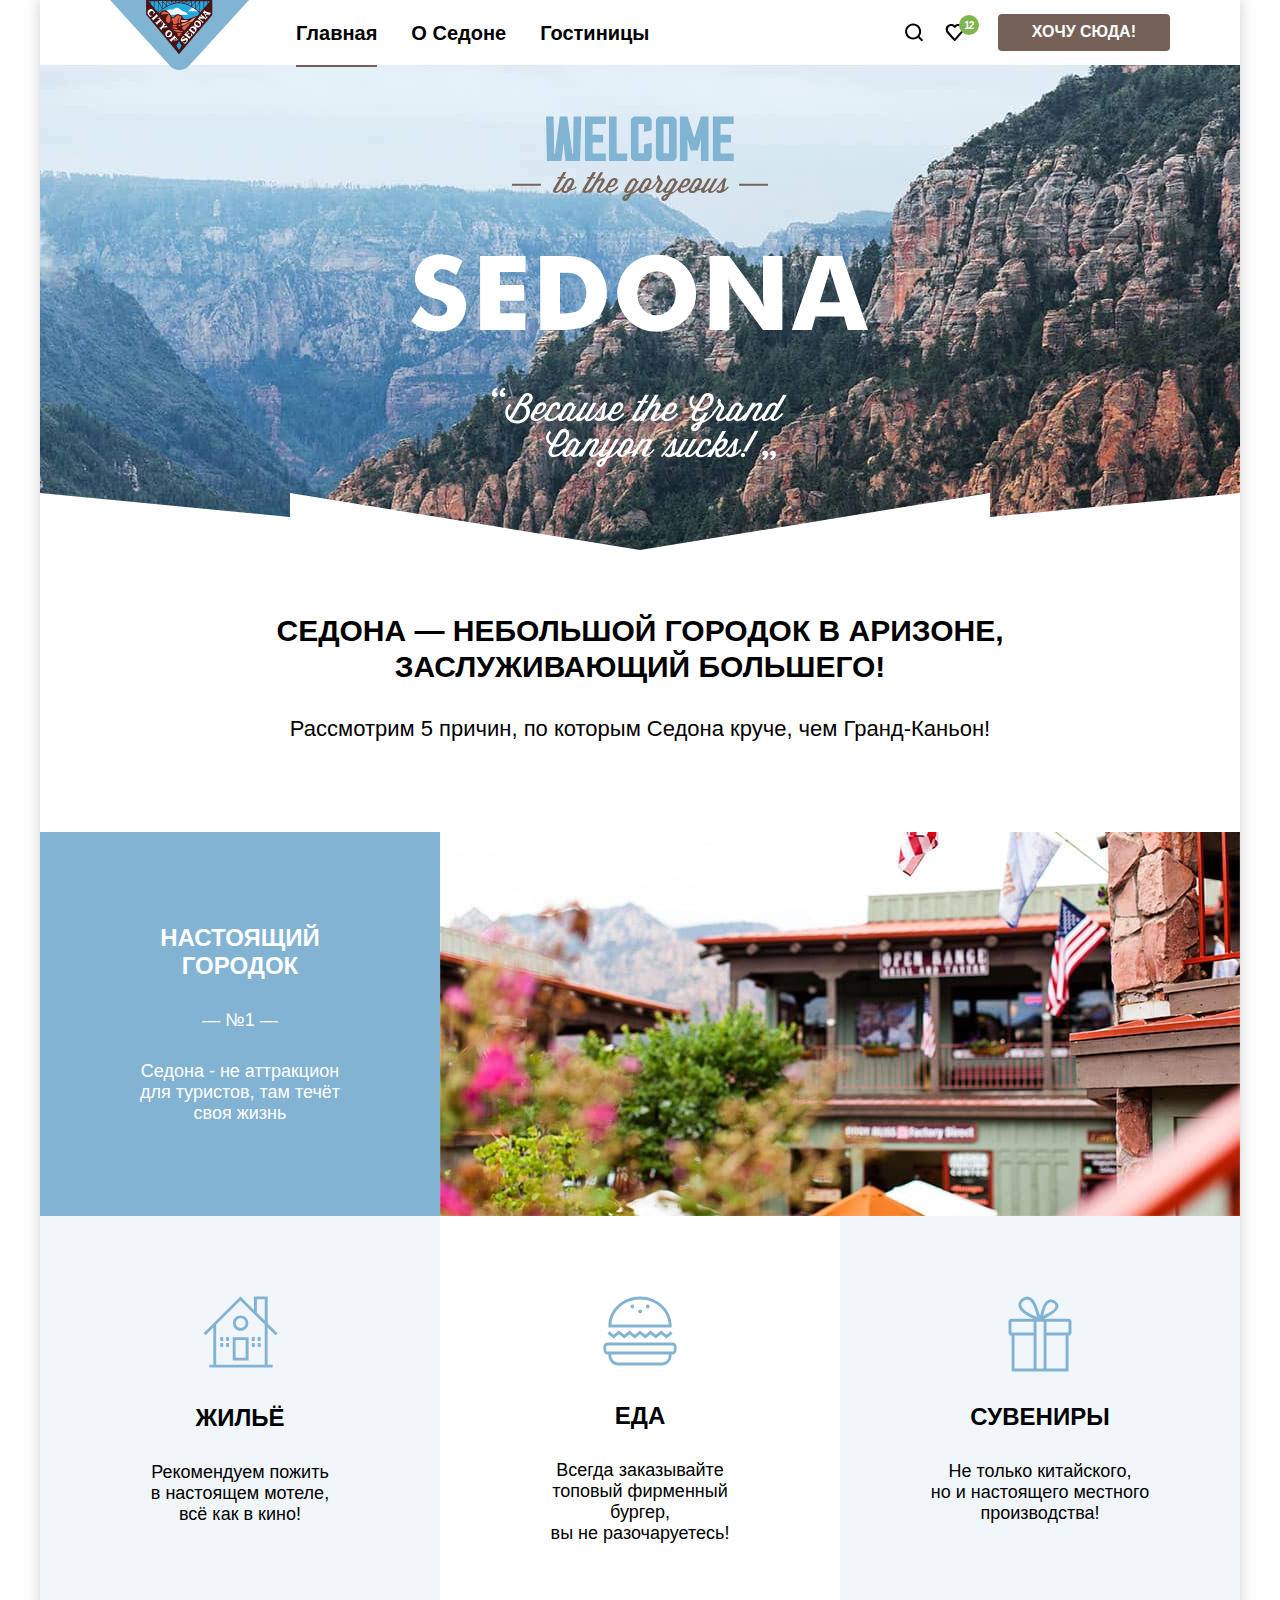
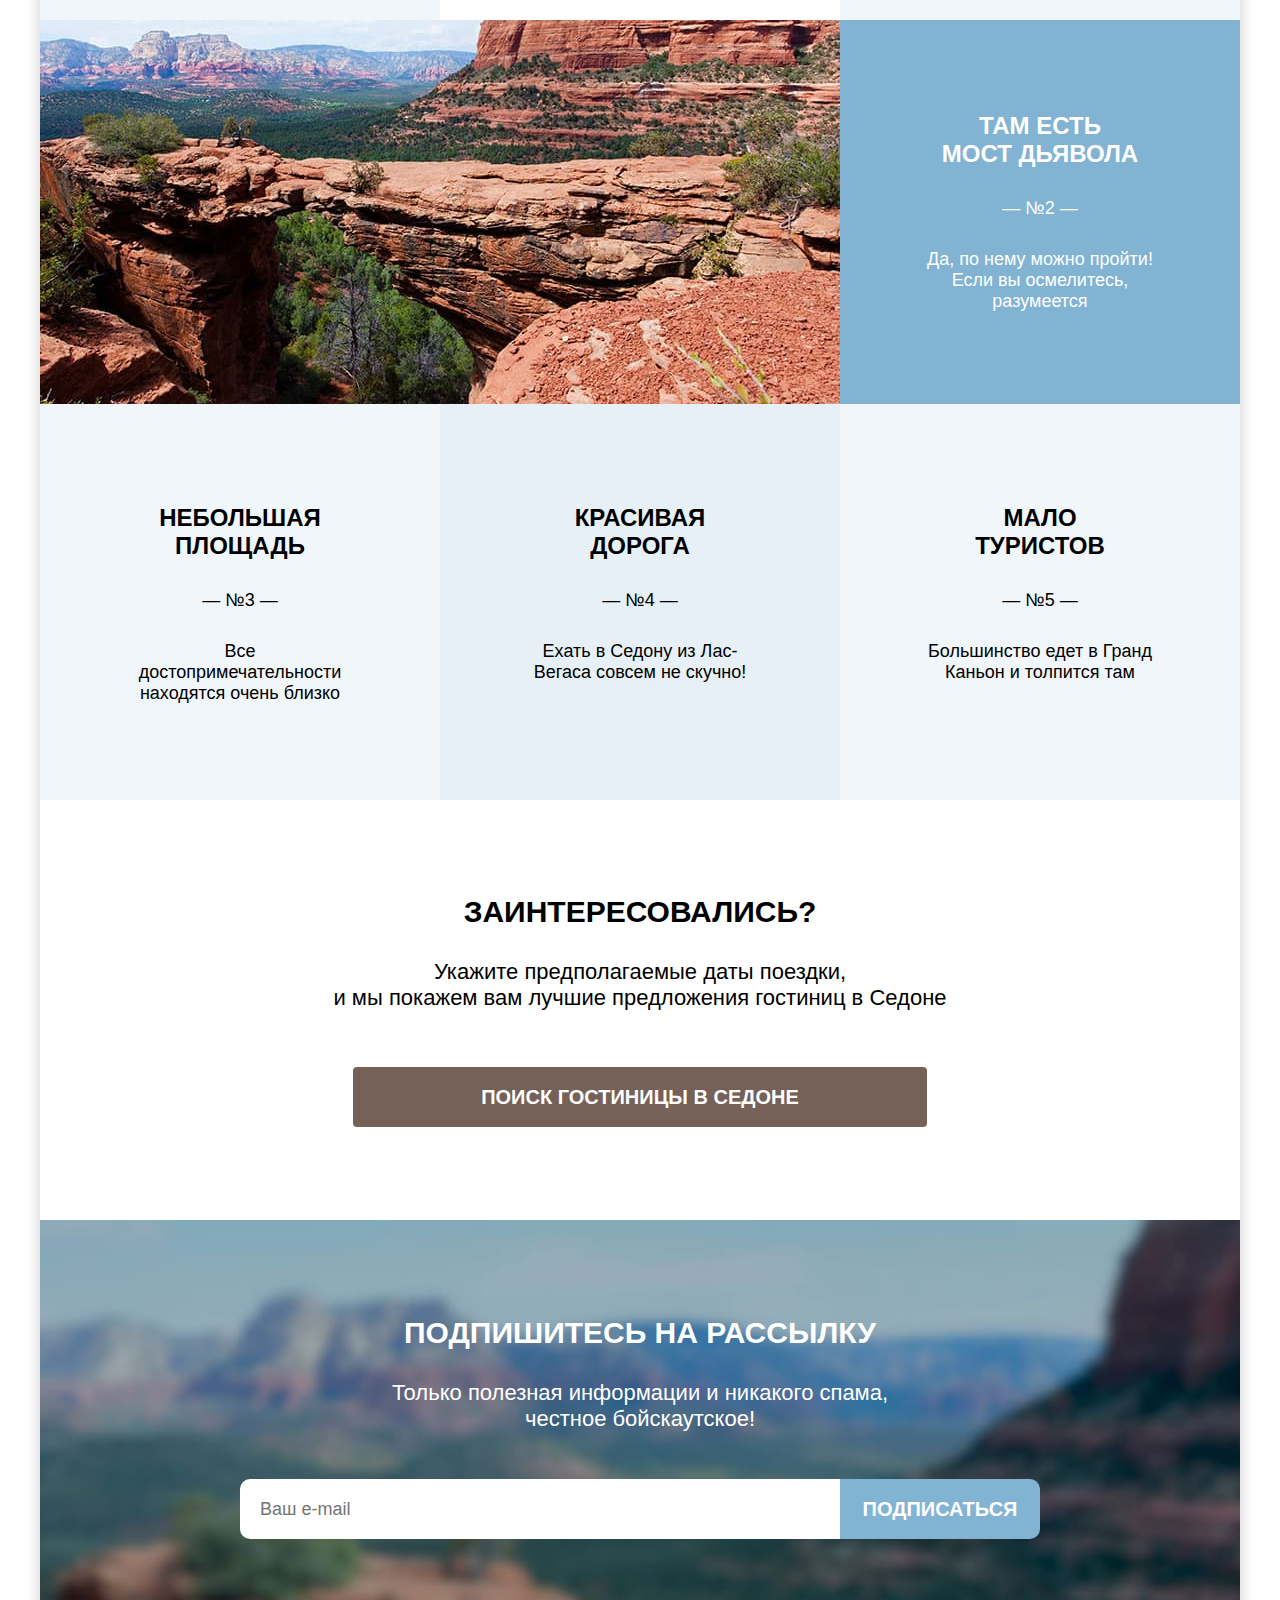
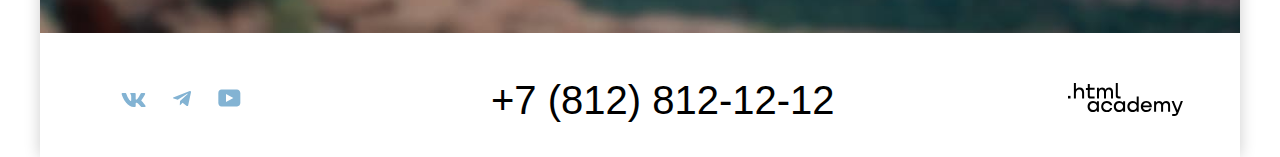
==== index.html @ 5b528339 "Завершение верстки всех компонентов" ====
<!DOCTYPE html>
<html lang="ru">
<head>
  <meta charset="utf-8">
  <title>HTML Academy: Седона</title>
  <link rel="stylesheet" href="styles/styles.css">
  <link rel="shortcut icon" href="/images/favicon.svg" type="image/svg">
</head>
<body>
<header class="page-header">
  <nav class="navigation">
    <a class="page-logo">
      <img class="logo-icon" src="images/logo-city-of-sedona.svg" width="139" height="70" alt="Логотип Седоны.">
    </a>
    <ul class="navigation-list">
      <li class="navigation-item menu-item">
        <a class="navigation-link menu-link menu-link-current navigation-link-current" href="#">Главная</a>
      </li>
      <li class="navigation-item menu-item">
        <a class="navigation-link menu-link" href="#">О Седоне</a>
      </li>
      <li class="navigation-item menu-item">
        <a class="navigation-link menu-link" href="catalog.html">Гостиницы</a>
      </li>
    </ul>
    <ul class="navigation-list navigation-user">
      <li class="navigation-item navigation-item-search">
        <a class="navigation-link" href="#"><span class="visually-hidden">Поиск.</span>
          <img class="navigation-link search" width="19" height="19" src="images/icons/icon-search.svg" alt="Иконка поиска."></a>
      </li>
      <li class="navigation-item">
        <a class="navigation-link" href="#"><span class="visually-hidden">Избранное.</span>
          <img class="navigation-link favorite" width="19" height="17" src="images/icons/icon-favorite.svg" alt="Иконка избранное.">
          <span class="number-favorite favorite">12</span>
        </a>
      </li>
      <li class="navigation-item">
        <a class="navigation-link wanted" href="#">Хочу сюда!</a>
      </li>
    </ul>
  </nav>
</header>

<main class="main-container main-index">
  <div class="page-container">
    <div class="main-logo">
      <img class="logo" src="images/welcome-to-the-gorgeous-sedona-logo.svg" alt="Слоган Седоны." width="458"
           height="352">
    </div>
    <h1 class="city-title">Седона — небольшой городок в Аризоне,<br> заслуживающий большего!</h1>
    <section class="advantages">
      <p class="city-advantages">Рассмотрим 5 причин, по которым Седона круче, чем Гранд-Каньон!
      </p>
      <h2 class="visually-hidden">Преимущества.</h2>
      <ul class="advantages-list">
        <li class="advantages-item advantages-item--blue">
          <div class="advantages-item-wrapper">
            <div class="advantages-item-text">
              <h3 class="advantages-title">Настоящий городок</h3>
              <span class="advantages-order">— №1 —</span>
              <p class="advantages-description">Седона - не аттракцион для туристов, там течёт своя жизнь</p>
            </div>
            <img class="image" src="images/real-town-house-with-garden.jpg" alt="Фото домов в Седоне." width="800"
                 height="384">
          </div>
          <ul class="advantages-sublist">
            <li class="advantages-item advantages-item--33 advantages-item-light-blue">
              <img class="advantages-icon" src="images/icons/icon-house.svg" width="75" height="72"
                   alt="Картинка домика">
              <h4 class="advantages-title">Жильё</h4>
              <p class="advantages-description">Рекомендуем пожить<br> в настоящем мотеле,<br> всё как в кино!</p>
            </li>
            <li class="advantages-item advantages-item--33">
              <img class="advantages-icon" src="images/icons/icon-food.svg" width="74" height="70"
                   alt="Картинка бургера">
              <h4 class="advantages-title">Еда</h4>
              <p class="advantages-description">Всегда заказывайте<br> топовый фирменный бургер,<br> вы не
                разочаруетесь!</p>
            </li>
            <li class="advantages-item advantages-item--33 advantages-item-light-blue">
              <img class="advantages-icon advantages-icon-souvenir" src="images/icons/icon-souvenir.svg" width="64"
                   height="76"
                   alt="Картинка подарка.">
              <h4 class="advantages-title">Сувениры</h4>
              <p class="advantages-description">Не только китайского,<br> но и настоящего местного<br> производства!</p>
            </li>
          </ul>
        </li>


        <li class="advantages-item advantages-item--blue advantages-item--reverse">
          <div class="advantages-item-wrapper">
            <div class="advantages-item-text">
              <h3 class="advantages-title">Там есть<br>мост Дьявола</h3>
              <span class="advantages-order">— №2 —</span>
              <p class="advantages-description">Да, по нему можно пройти!<br> Если вы осмелитесь,<br> разумеется</p>
            </div>
            <img class="image" src="images/devil's-bridge.jpg" alt="Мост Дьвола в Седоне." width="800" height="384">
          </div>
        </li>
        <li class="advantages-item advantages-item--33 advantages-item-light-blue">
          <h3 class="advantages-title-no-pic advantages-title">Небольшая площадь</h3>
          <span class="advantages-order">— №3 —</span>
          <p class="advantages-description advantages-description-no-pic">Все достопримечательности находятся очень
            близко</p>
        </li>
        <li class="advantages-item advantages-item--33 advantages-item-beautiful-road">
          <h3 class="advantages-title advantages-title-no-pic">Красивая<br> дорога</h3>
          <span class="advantages-order">— №4 —</span>
          <p class="advantages-description advantages-description-no-pic">Ехать в Седону из Лас-Вегаса совсем не
            скучно!</p>
        </li>
        <li class="advantages-item advantages-item--33 advantages-item-light-blue">
          <h3 class="advantages-title advantages-title-no-pic">Мало<br> туристов</h3>
          <span class="advantages-order">— №5 —</span>
          <p class="advantages-description advantages-description-no-pic">Большинство едет в Гранд Каньон и толпится
            там</p>
        </li>
      </ul>
    </section>
    <section class="appointment">
      <h2 class="appointment-title">Заинтересовались?</h2>
      <p class="appointment-description">Укажите предполагаемые даты поездки,<br> и мы покажем вам лучшие предложения
        гостиниц
        в Седоне</p>
      <a class="hotel-search-link" href="#">Поиск гостиницы в Седоне</a>
    </section>
  </div>
</main>

<section class="newsletter">
  <h2 class="newsletter-title">Подпишитесь на рассылку</h2>
  <p class="newsletter-description">Только полезная информации и никакого спама,<br> честное бойскаутское!</p>
  <div class="subscription">
    <form class="newsletter-form" action="https://echo.htmlacademy.ru/" method="post">
      <label class="visually-hidden" for="newsletter-email">Email.</label>
      <input type="email" class="newsletter-email-field" placeholder="Ваш e-mail" name="newsletter-email"
             id="newsletter-email" required>
      <button class="button newsletter-button" type="submit">Подписаться</button>
    </form>
  </div>
</section>
<footer class="page-footer">
  <ul class="footer-social-list">
    <li class="footer-social-item">
      <a class="social-network-link" href="https://vk.com/htmlacademy">
        <svg width="25" height="14" viewBox="0 0 25 14" xmlns="http://www.w3.org/2000/svg">
          <path fill-rule="evenodd" clip-rule="evenodd"
                d="M24.1164 0.948C24.2824 0.402 24.1164 0 23.3214 0H20.6964C20.0284 0 19.7204 0.347 19.5534 0.73C19.5534 0.73 18.2184 3.926 16.3274 6.002C15.7154 6.604 15.4374 6.795 15.1034 6.795C14.9364 6.795 14.6854 6.604 14.6854 6.057V0.948C14.6854 0.292 14.5014 0 13.9454 0H9.81738C9.40038 0 9.14938 0.304 9.14938 0.593C9.14938 1.214 10.0954 1.358 10.1924 3.106V6.904C10.1924 7.737 10.0394 7.888 9.70538 7.888C8.81538 7.888 6.65038 4.677 5.36538 1.003C5.11638 0.288 4.86438 0 4.19338 0H1.56638C0.816382 0 0.666382 0.347 0.666382 0.73C0.666382 1.412 1.55638 4.8 4.81138 9.281C6.98138 12.341 10.0364 14 12.8194 14C14.4884 14 14.6944 13.632 14.6944 12.997V10.684C14.6944 9.947 14.8524 9.8 15.3814 9.8C15.7714 9.8 16.4384 9.992 17.9964 11.467C19.7764 13.216 20.0694 14 21.0714 14H23.6964C24.4464 14 24.8224 13.632 24.6064 12.904C24.3684 12.18 23.5184 11.129 22.3914 9.882C21.7794 9.172 20.8614 8.407 20.5824 8.024C20.1934 7.533 20.3044 7.314 20.5824 6.877C20.5824 6.877 23.7824 2.451 24.1154 0.948H24.1164Z"/>
        </svg>
        <span class="visually-hidden">ВКонтакте.</span>
      </a>
    </li>
    <li class="footer-social-item">
      <a class="social-network-link" href="https://t.me/htmlacademy">
        <svg width="18" height="16" viewBox="0 0 18 16" xmlns="http://www.w3.org/2000/svg">
          <path
            d="M16.785 0.0992597L0.840489 6.24776C-0.247661 6.68481 -0.241365 7.29184 0.640845 7.56253L4.73445 8.83953L14.2058 2.8637C14.6537 2.59121 15.0629 2.7378 14.7265 3.03636L7.05283 9.96185H7.05103L7.05283 9.96275L6.77045 14.1823C7.18413 14.1823 7.36669 13.9925 7.59871 13.7686L9.58705 11.8351L13.7229 14.89C14.4855 15.31 15.0332 15.0941 15.2229 14.1841L17.9379 1.38885C18.2158 0.274623 17.5126 -0.229883 16.785 0.0992597Z"/>
        </svg>
        <span class="visually-hidden">Телеграм.</span>
      </a>
    </li>
    <li class="footer-social-item">
      <a class="social-network-link" href="https://youtube.com/user/htmlacademy">
        <svg width="23" height="18" viewBox="0 0 23 18" xmlns="http://www.w3.org/2000/svg">
          <path
            d="M18.9402 0.5H3.50738C1.64668 0.5 0.333252 2.09375 0.333252 3.9V13.9937C0.333252 15.9062 1.64668 17.5 3.50738 17.5H19.1591C20.8009 17.5 22.3333 15.9062 22.3333 14.1V3.9C22.1143 2.09375 20.8009 0.5 18.9402 0.5ZM7.99494 13.0375V4.9625L15.3283 9L7.99494 13.0375Z"/>
        </svg>
        <span class="visually-hidden">YouTube.</span>
      </a>
    </li>
  </ul>
  <a class="footer-phone-number" href="tel: +78128121212">+7 (812) 812-12-12</a>
  <a class="htmlacademy-link" href="https://htmlacademy.ru">
    <svg width="115" height="33" viewBox="0 0 115 33" xmlns="http://www.w3.org/2000/svg" aria-label="Логотип HTML Академии.">
      <path d="M0 12.9V15.5H2.5V12.9H0Z"/>
      <path
        d="M11.6 4.5C10 4.5 8.8 5.2 8 6.2H7.9V0H5.9V15.5H7.9V10.2C7.9 8.1 9.2 6.6 11.2 6.6C13 6.6 14.1 8 14.1 9.8V15.5H16.1V9.4C16.2 6.4 14.3 4.5 11.6 4.5Z"/>
      <path
        d="M26.6 4.8H21.8V1.1H19.8V4.9H17.9V6.9H19.8V12.9C19.8 14.6 20.8 15.6 22.5 15.6H26.6V13.6H22.9C22.2 13.6 21.8 13.2 21.8 12.5V6.8H26.6V4.8Z"/>
      <path
        d="M41.1 4.6C39.5 4.6 38.2 5.4 37.6 6.7H37.5C36.9 5.5 35.7 4.6 34.1 4.6C32.7 4.6 31.6 5.4 31 6.4H30.9V4.8H29V15.4H31V10C31 8 32 6.5 33.6 6.5C35.1 6.5 36 7.5 36 9.1V15.4H38V9.8C38 7.4 39.4 6.5 40.6 6.5C42.1 6.5 43 7.5 43 9.1V15.4H45V8.9C45.1 6.4 43.6 4.6 41.1 4.6Z"/>
      <path d="M47.8 12.7C47.8 14.4 48.8 15.4 50.6 15.4H52.6V13.4H50.9C50.2 13.4 49.8 13 49.8 12.3V0H47.8V12.7Z"/>
      <path
        d="M28.9 19.7C28 18.6 26.7 17.9 25 17.9C21.9 17.9 19.6 20.2 19.6 23.5C19.6 26.8 21.9 29.1 25 29.1C26.8 29.1 28 28.3 28.8 27.2H28.9V28.8H30.9V18.2H28.9V19.7ZM25.3 27.1C23.1 27.1 21.7 25.5 21.7 23.5C21.7 21.5 23.1 19.9 25.3 19.9C27.5 19.9 28.9 21.5 28.9 23.5C28.9 25.4 27.5 27.1 25.3 27.1Z"/>
      <path
        d="M44.2 22C43.7 19.6 41.6 17.9 38.8 17.9C35.4 17.9 33.2 20.4 33.2 23.5C33.2 26.6 35.4 29.1 38.8 29.1C41.6 29.1 43.7 27.3 44.2 24.9H42.1C41.7 26.2 40.4 27.2 38.8 27.2C36.6 27.2 35.2 25.6 35.2 23.6C35.2 21.6 36.6 20 38.8 20C40.4 20 41.6 21 42.1 22.2H44.2V22Z"/>
      <path
        d="M55.1 19.7C54.2 18.6 52.9 17.9 51.2 17.9C48.1 17.9 45.8 20.2 45.8 23.5C45.8 26.8 48.1 29.1 51.2 29.1C53 29.1 54.2 28.3 55 27.2H55.1V28.8H57.1V18.2H55.1V19.7ZM51.5 27.1C49.3 27.1 47.9 25.5 47.9 23.5C47.9 21.5 49.3 19.9 51.5 19.9C53.7 19.9 55.1 21.5 55.1 23.5C55.1 25.4 53.6 27.1 51.5 27.1Z"/>
      <path
        d="M68.7 19.8C67.8 18.7 66.5 17.9 64.8 17.9C61.7 17.9 59.4 20.2 59.4 23.5C59.4 26.8 61.6 29.1 64.8 29.1C66.5 29.1 67.8 28.3 68.6 27.3H68.7V28.8H70.7V13.4H68.7V19.8ZM65.1 27.1C62.9 27.1 61.5 25.5 61.5 23.5C61.5 21.5 62.9 19.9 65.1 19.9C67.3 19.9 68.7 21.5 68.7 23.5C68.6 25.5 67.2 27.1 65.1 27.1Z"/>
      <path
        d="M78.3 17.9C75 17.9 72.8 20.4 72.8 23.5C72.8 26.5 74.9 29.1 78.3 29.1C80.8 29.1 82.8 27.8 83.5 25.5H81.4C80.9 26.5 79.8 27.1 78.4 27.1C76.5 27.1 75.1 25.8 75 24.2H83.8C84 20.6 81.8 17.9 78.3 17.9ZM78.3 19.8C80 19.8 81.3 20.8 81.6 22.4H75.1C75.4 20.9 76.6 19.8 78.3 19.8Z"/>
      <path
        d="M98.2 17.9C96.6 17.9 95.3 18.7 94.6 19.9H94.5C93.9 18.7 92.7 17.9 91.1 17.9C89.7 17.9 88.6 18.6 88 19.7V18.2H86.1V28.8H88.1V23.4C88.1 21.4 89.1 20 90.7 19.9C92.2 19.9 93.1 20.9 93.1 22.5V28.8H95.1V23.2C95.1 20.8 96.5 19.9 97.7 19.9C99.2 19.9 100.1 20.9 100.1 22.5V28.8H102.1V22.3C102.2 19.7 100.7 17.9 98.2 17.9Z"/>
      <path
        d="M109.4 27L105.8 18.1H103.6L108.4 29.7C108.1 30.6 107.7 30.9 106.7 30.9H104.2V32.9H106.7C108.5 32.9 109.5 32.1 110.2 30.3L114.9 18.1H112.8L109.4 27Z"/>
    </svg>
  </a>
</footer>
</body>
</html>
---- styles/styles.css ----
@font-face {
  font-family: "PT Sans";
  font-style: normal;
  font-weight: 400;
  src: url("../fonts/ptsans-400.woff2") format("woff2");
  font-display: swap;
}

@font-face {
  font-family: "PT Sans";
  font-style: normal;
  font-weight: 700;
  src: url("../fonts/ptsans-700.woff2") format("woff2");
  font-display: swap;
}

*, *::before, *::after {
  box-sizing: border-box;
}

html {
  height: 100%;
}

body {
  margin: 0 auto;
  display: flex;
  flex-direction: column;
  min-height: 100%;
  font-family: "PT Sans", Arial, sans-serif;
  font-size: 22px;
  line-height: 26px;
  color: #000000;
  background-color: #FFFFFF;
  width: 1200px;
  box-shadow: 0 0 15px rgba(0, 0, 0, 0.2);
}

.visually-hidden {
  position: absolute;
  width: 1px;
  height: 1px;
  margin: -1px;
  padding: 0;
  border: 0;
  clip: rect(0 0 0 0);
  overflow: hidden;
}


.button {
  font-family: inherit;
  font-weight: 700;
  text-align: center;
  color: #FFFFFF;
  text-decoration: none;
  text-transform: uppercase;
}

.page-header {
  color: black;
  background-color: #FFFFFF;
  z-index: 1;
}

.navigation {
  display: flex;
  align-items: center;
  width: 1060px;
  margin: 0 auto;
  padding-bottom: 5px;
}

.navigation-list {
  display: flex;
  flex-wrap: wrap;
  margin: 0;
  list-style-type: none;
  align-items: center;
  padding: 5px 0 0 13px;
}

.navigation-link {
  display: block;
  font-family: "PT Sans", "Arial", sans-serif;
  line-height: 26px;
  color: #000000;
  font-weight: 700;
  text-align: center;
  background-color: #FFFFFF;
  text-decoration: none;
  position: relative;
}

.navigation-user {
  margin: 0 0 0 auto;
}

.navigation-item {
  margin-left: 34px;
  padding: 0;
}

.favorite {
  margin-left: -13px
}

.number-favorite {
  background-color: #7DB54F;
  width: 20px;
  height: 20px;
  color: #FFFFFF;
  border-radius: 10px;
  font-size: 10px;
  line-height: 13px;
  letter-spacing: -0.1em;
  position: absolute;
  display: flex;
  align-items: center;
  justify-content: center;
  right: -15px;
  top: -9px;

}

.menu-link {
  position: relative;
  font-size: 20px;
  line-height: 26px;
}

.menu-link:hover::before, .menu-link-current::before {
  position: absolute;
  content: "";
  left: 0;
  bottom: -21px;
  width: 100%;
  height: 2px;
  background-color: #756257;
}

.wanted {
  padding: 5px 34px 6px;
  border-radius: 4px;
  background-color: #756157;
  color: #FFFFFF;
  text-transform: uppercase;
  font-size: 16px;
}

.wanted:hover {
  background-color: rgba(97, 80, 72, 1);
}

.wanted:active {
  background-color: rgba(117, 97, 87, 1);
  color: rgba(255, 255, 255, 0.3);
}

.logo-icon {
  display: block;
  width: 139px;
  margin: 0 0 -10px;
}

.city-title {
  text-align: center;
  text-transform: uppercase;
  margin: 63px auto 31px;
  line-height: 36px;
  font-size: 30px;
  font-weight: 700;
}

.city-advantages {
  text-align: center;
  margin: 0 auto 90px;
}

.main-container {
  display: flex;
}

.main-logo {
  background-image: url("../images/index-background.jpg");
  background-color: #679cbe;
  color: #000000;
  background-size: 100%;
  background-repeat: no-repeat;
  width: 1200px;
  height: 485px;
  padding-top: 51px;
  position: relative;
}

.main-logo::before {
  content: '';
  position: absolute;
  left: 0;
  bottom: 0;
  width: 100%;
  height: 57px;
  background-image: url("../images/devider.svg");
  background-position: center center;
  background-repeat: no-repeat;
}

.page-container {
  width: 1200px;
  margin: 0 auto;
}

.logo {
  display: block;
  margin: 0 auto;
}


.city-description {
  text-align: center;
}

.advantages-list {
  list-style: none;
  text-align: center;
  margin: 0;
  padding: 0;
  display: flex;
  flex-wrap: wrap;
}

.advantages-order {
  display: block;
  margin: 30px;
}

.wrapper {
  background-color: #82B3D3;
  width: 400px;
}

.advantages-item--blue {
  background-color: #82B3D3;
}

.advantages-item-text {
  margin: 0;
  padding: 92px 85px;
  font-size: 18px;
  width: 400px;
  color: #ffffff;
}

.advantages-item--reverse .advantages-item-wrapper {
  flex-direction: row-reverse;
}

.advantages-item-wrapper {
  display: flex;
}


.advantages-item {
  width: 100%;
}

.advantages-item--33 {
  width: 400px;
  padding: 80px 85px 76px;
}

.advantages-item-light-blue {
  background-color: rgba(131, 179, 211, 0.12);
}

.advantages-item-beautiful-road {
  padding: 80px 85px;
  background-color: rgba(131, 179, 211, 0.2);
}

.advantages-sublist {
  display: flex;
  list-style: none;
  background-color: #ffffff;
  padding: 0;
}

.advantages-title {
  margin: 0 0 30px;
  font-size: 24px;
  line-height: 28px;
  text-transform: uppercase;
  padding: 0;
}

.advantages-title-no-pic {
  padding-top: 20px;
}


.advantages-description {
  margin: 0 auto;
}

.advantages-description, .advantages-order {
  font-size: 18px;
  line-height: 21px;
}

.advantages-description-no-pic {
  padding-bottom: 20px;
}

.advantages-icon {
  margin-bottom: 30px;
}

.advantages-icon-souvenir {
  margin-bottom: 25px;
}


.appointment {
  color: #000000;
  background-color: #FFFFFF;
  text-align: center;
  width: 1200px;
  padding-top: 91px;
  padding-bottom: 93px;

}

.appointment-title {
  font-size: 30px;
  line-height: 36px;
  text-transform: uppercase;
  margin: 3px 0 29px;
}

.appointment-description {
  margin: 0 0 46px;
  font-size: 22px;
  line-height: 26px;
  padding-bottom: 10px;
}

.hotel-search-link {
  display: table;
  margin: 0 auto;
  text-decoration: none;
  text-transform: uppercase;
  background-color: #756157;
  color: #FFFFFF;
  padding: 12px 15px;
  width: 574px;
  border-radius: 4px;
  font-weight: 700;
  font-size: 20px;
  line-height: 36px;
}

.hotel-search-link:hover {
  background-color: rgba(97, 80, 72, 1);
}

.hotel-search-link:active {
  background-color: #756157;
  color: rgba(255, 255, 255, 0.3);
}

.newsletter {
  background-image: url("../images/footer-background.jpg");
  background-color: #6b94af;
  color: #FFFFFF;
  background-size: 100%;
  background-repeat: no-repeat;
  width: 1200px;
  text-align: center;
  padding-top: 70px;
  padding-bottom: 94px;
  background-size: cover;
}

.newsletter-title {
  text-transform: uppercase;
  margin-bottom: 29px;
  font-weight: 700;
  font-size: 30px;
  line-height: 36px;
}

.newsletter-description {
  margin-bottom: 47px;
}

.subscription {
  display: flex;
  margin: 0 200px;
}

.newsletter-form {
  display: flex;
  width: 800px;
  margin-left: auto;
  margin-right: auto;
}

.newsletter-email-field {
  width: 600px;
  margin: 0 auto;
  height: 60px;
  border-style: none;
  padding: 16px 20px 14px;
  border-top-left-radius: 10px;
  border-bottom-left-radius: 10px;
  font-size: 18px;
  line-height: 21px;
}

.newsletter-button {
  margin: 0 auto;
  height: 60px;
  background-color: #82B3D3;
  color: #FFFFFF;
  padding: 12px 15px;
  border-style: none;
  flex-grow: 1;
  border-top-right-radius: 10px;
  border-bottom-right-radius: 10px;
  font-size: 20px;
  font-weight: 700;
  line-height: 36px;
}

.newsletter-button:hover {
  background-color: rgba(104, 162, 202, 1);
}

.newsletter-button:active {
  background-color: rgba(130, 179, 211, 1);
  color: rgba(255, 255, 255, 0.3);
}

.newsletter-email-field-inner {
  background-color: #F2F2F2;
}

.page-footer {
  display: flex;
  align-items: center;
  width: 100%;
  background-color: #ffffff;
  padding: 45px 70px 35px 81px;
}

.footer-social-list {
  display: flex;
  color: #000000;
  text-decoration: none;
  margin: 0;
  padding: 0;
  list-style: none;
}

.footer-social-item + .footer-social-item {
  margin-left: 27px;
}

.social-network-link {
  fill: #83B3D3;
}

.social-network-link:hover {
  fill: #68A2CA;
}

.social-network-link:active {
  fill: rgba(104, 162, 202, 0.3);
}

.footer-phone-number {
  font-family: "PT Sans", "Arial", sans-serif;
  font-size: 40px;
  line-height: 40px;
  color: #000000;
  font-weight: 400;
  text-align: center;
  background-color: #FFFFFF;
  text-decoration: none;
  margin-left: 250px;
  flex-shrink: 0;
}

.footer-phone-number:hover {
  color: #756157;
}

.footer-phone-number:active {
  color: rgba(117, 97, 87, 0.3);
}

.htmlacademy-link {
  margin-left: 233px;
  fill: #000000;
  margin-top: 5px
}

.htmlacademy-link:hover {
  fill: #756157;
}

.htmlacademy-link:active {
  fill: rgba(117, 97, 87, 0.3);
}

.main-filter {
  background-image: url("../images/hotel-filter-background.jpg");
  background-repeat: no-repeat;
  background-size: cover;
  color: #FFFFFF;
  background-color: #7497bf;
  padding: 35px 70px 50px;
}

.modal-container {
  position: fixed;
  top: 0;
  left: 0;
  display: flex;
  width: 100%;
  height: 100%;
  background-color: rgba(242, 242, 242, 0.8);
}

.modal {
  position: relative;
  margin: auto;
  padding: 70px;
  background-color: #FFFFFF;
}

.modal-info {
  width: 715px;
}

.modal-close-button {
  position: absolute;
  padding: 0;
  top: 54px;
  right: 70px;
  width: 53px;
  height: 53px;
  background-color: #F2F2F2;
  border-radius: 50%;
  background-image: url("../images/modal-close-button.svg");
  background-repeat: no-repeat;
  background-position: center;
  border-style: none;
  cursor: pointer;
}

.modal-title {
  margin: 0 0 63px;
  font-family: "PT Sans", "Arial", sans-serif;
  font-size: 30px;
  line-height: 36px;
  font-weight: 700;
  color: #000000;
  text-transform: uppercase;
}

.info-form .field-group {
  margin: 0;
}


.inner-header-title {
  font-size: 60px;
  line-height: 78px;
  margin: 0 0 10px;
}

.breadcrumbs {
  margin: 0 0 40px;
  padding: 0;
  list-style: none;
  display: flex;
}

.breadcrumbs-item + .breadcrumbs-item {
  padding-left: 15px;
  margin-left: 10px;
}

.breadcrumbs-item {
  position: relative;
}

.breadcrumbs-item + .breadcrumbs-item::before {
  content: '';
  position: absolute;
  left: 0;
  top: 50%;
  transform: translateY(-50%);
  width: 5px;
  height: 8px;
  background-image: url("../images/arrow-breadcrumbs.svg");
}


.breadcrumbs-link {
  line-height: 21px;
  font-size: 16px;
  fill: #FFFFFF;
  font-weight: 400;
  text-align: center;
  text-decoration: none;
  display: block;
}

.breadcrumbs-link:hover {
  color: rgba(255, 255, 255, 0.6);
  fill: rgba(255, 255, 255, 0.6);
}

.breadcrumbs-link:focus {
  color: #FFFFFF;
  fill: #FFFFFF;
}

.breadcrumbs-link:active {
  color: rgba(255, 255, 255, 0.3);
  fill: rgba(255, 255, 255, 0.3);
}

.catalog-options {
  display: flex;
  background-color: #FFFFFF;
  color: #000000;
  padding: 55px 71px 56px 72px;
}


.catalog-filter-group {
  margin: 0;
  padding: 0;
  border: 0;
}

.catalog-infrastructure {
  margin-right: 70px;
}

.catalog-type-acc {
  margin-right: 175px;
  padding-left: 2px;
}

.catalog-price {
  margin-right: 70px;
  padding-top: 4px;
  padding-left: 2px;
}

.catalog-filter-title {
  font-weight: 700;
  font-size: 20px;
  line-height: 26px;
  padding: 0;
  margin: 0 0 30px;
}

.catalog-filter-list {
  margin: 0;
  padding: 0;
  list-style: none;
  font-size: 18px;
  line-height: 21px;
  font-weight: 400;
}

.catalog-filter-wrapper {
  display: table;
  margin: 0 0 0 auto;
  padding-top: 61px;
  width: 160px;
  padding-right: 2px;
}

.catalog-filter {
  display: flex;
}

.catalog-filter-wrapper .button {
  display: block;
}

.catalog-filter-item {
  margin-bottom: 15px;
}

.control {
  position: relative;
  display: block;
}

.control-mark {
  position: absolute;
  width: 20px;
  height: 20px;
}

.control-label {
  padding-left: 38px;
}

.control-mark--round {
  border-radius: 100%;
  background-color: #FFFFFF;
}

.control-mark--square {
  border-radius: 4px;
  background-color: #FFFFFF;
}

.control-input[type="checkbox"]:checked + .control-mark--square::before {
  content: "";
  position: absolute;
  background-image: url("../images/icons/icon-tick.svg");
  width: 12px;
  height: 10px;
  top: 5px;
  left: 4px;
}

.control-input[type="radio"]:checked + .control-mark--round::before {
  content: "";
  position: absolute;
  background-color: #3F5E72;
  width: 10px;
  height: 10px;
  top: 5px;
  left: 5px;
  border-radius: 100%;
}

.control-input:focus + .control-mark--round {
  box-shadow: 0 0 0 3px #83B3D3;
}

.control-input:hover + .control-mark--square {
  background-color: rgba(255, 255, 255, 0.6);
}

.control-input:focus + .control-mark--square {
  background-color: rgba(255, 255, 255, 0.6);
  box-shadow: 0 0 0 3px #83B3D3;
}

.control-input:active + .control-mark--square {
  background-color: rgba(255, 255, 255, 0.6);
}

.catalog-filter-prices {
  display: flex;
  height: 48px;
}

.catalog-filter-price {
  width: 143px;
  display: flex;
  align-items: center;
  padding: 14px 17px 14px 18px;
  position: relative;
  border: 2px solid #F2F2F2;
  border-top-left-radius: 4px;
  border-bottom-left-radius: 4px;
}

.catalog-filter-price + .catalog-filter-price {
  border-left: none;
  border-top-left-radius: 0;
  border-bottom-left-radius: 0;
  border-top-right-radius: 4px;
  border-bottom-right-radius: 4px;
}

.catalog-filter-price:hover {
  border-color: rgba(255,255,255,1);
}

.catalog-filter-price-input {
  display: block;
  width: 100%;
  background-color: transparent;
  border-style: none;
  color: #F2F2F2;
  font-size: 18px;
  line-height: 21px;
  padding-left: 0;
  padding-right: 0;
}

.catalog-filter-price:hover {
  border-top-width: 2px;
  border-top-color: rgba(255, 255, 255, 1);
  border-right-width: 2px;
  border-right-color: rgba(255, 255, 255, 1);
  border-left-width: 2px;
  border-left-color: rgba(255, 255, 255, 1);
  border-bottom-width: 2px;
  border-bottom-color: rgba(255, 255, 255, 1);
  opacity: 60%;
}

.catalog-filter-price-input:focus {
  outline: none;
}

.catalog-filter-price:focus-within {
  box-shadow: 0 0 0 1px #F2F2F2, 0 0 0 3px #81B3D2, inset 0 0 0 3px #81B3D2;
}

.catalog-filter-price:active {
  background-color: #756257;
}

.catalog-filter-price:nth-child(1):focus-within {
  border-top-left-radius: 4px;
  border-bottom-left-radius: 4px;
}

.catalog-filter-price:nth-child(2):focus-within {
  border-top-right-radius: 4px;
  border-bottom-right-radius: 4px;
}

.catalog-filter-price-label {
  font-size: 18px;
  line-height: 21px;
  opacity: 30%;
}

.catalog-filter-range {
  width: 288px;
  height: 4px;
  margin-top: 28px;
  position: relative;
  background-color: rgba(255, 255, 255, 3);
}

.catalog-filter-range-line {
  width: 228px;
  height: 4px;
  background-color: #ffffff;
}

.catalog-filter-range-btn {
  position: absolute;
  width: 20px;
  height: 20px;
  background-color: #ffffff;
  border-radius: 5px;
  border: none;
  top: 50%;
  transform: translateY(-50%);
}

.catalog-filter-range-btn:focus {
  border: 3px solid rgba(131, 179, 211, 1);
}

.catalog-filter-range-btn:active {
  border: 2px solid rgba(131, 179, 211, 1);
}

.catalog-filter-range--min {
  left: 0;
}

.catalog-filter-range--max {
  left: 216px;
}

.button-filter-submit {
  display: block;
  padding: 14px 15px;
  border-style: none;
  text-transform: uppercase;
  color: #FFFFFF;
  background-color: #82B3D3;
  border-radius: 4px;
  font-family: "PT Sans", "Arial", sans-serif;
  width: 100%;
  font-size: 16px;
  line-height: 20px;
}

.button-filter-submit:hover {
  background-color: #68A2CA;
}

.button-filter-submit:active {
  background-color: #82B3D3;
  color: rgba(255, 255, 255, 0.3);
}

.button-filter-reset {
  display: block;
  border-style: none;
  background-color: transparent;
  margin: 0 auto;
  color: #FFFFFF;
  padding: 20px 28px;
  border-radius: 4px;
  font-family: "PT Sans", "Arial", sans-serif;
  cursor: pointer;
  font-size: 16px;
  line-height: 20px;
}

.button-filter-reset:hover {
  opacity: 60%;
}

.button-filter-reset:focus {
  outline: 3px solid rgba(131, 179, 211, 1);
}

.button-filter-reset:active {
  opacity: 60%;
}

.search-results {
  padding-right: 210px;
}


.catalog-options {
  display: flex;
  align-items: center;
  background-color: #FFFFFF;
  color: #000000;
  margin: 31px 71px 36px 72px;
  width: 1057px;
  padding: 0;
}


.search-results {
  text-transform: uppercase;
  font-weight: 700;
  font-size: 30px;
  line-height: 36px;
  margin-right: 191px;
  padding: 0;
  width: 338px;
  flex-shrink: 0;
}

.sorting {
  margin-right: 78px;
  border-radius: 4px;
  width: 290px;
}

.select-control {
  width: 290px;
  height: 49px;
  border: 2px solid #E5E5E5;
  border-radius: 4px;
  font-family: "PT Sans", "Arial", sans-serif;
  font-size: 18px;
  line-height: 21px;
  appearance: none;
  background-image: url("../images/selector-arrow.svg");
  background-repeat: no-repeat;
  background-position: right 20px center;
  padding-left: 20px;
  background-color: #FFFFFF;
}

.select-control:hover {
  border-color: rgba(104, 162, 202, 1);
}

.select-control:active {
  border-color: rgba(63, 94, 114, 1);
}

.page-view {
  display: flex;
  margin: 0;
  padding: 0;
}

.button-view {
  border: 2px solid #E5E5E5;
  border-radius: 4px;
  width: 48px;
  height: 48px;
  display: flex;
  align-items: center;
  justify-content: center;
}

.button-view:hover, .button-view:active {
  border-color: #000000;
}

.button-view:focus {
  border-color: #68A2CA;
  outline: none;
}

.button-view-selected {
  border-color: #000000;
}

.button-view + .button-view {
  margin-left: 8px;
}

.hotel-wrapper {
  display: flex;
}

.hotel-cards {
  display: flex;
  padding-left: 0;
  flex-wrap: wrap;
  margin: 0 73px 0 71px;
  justify-content: space-between;
}

.hotel-card {
  background-color: #FFFFFF;
  list-style: none;
  padding: 20px;
  width: 340px;
}

.hotel-card-title a {
  font-weight: 700;
  text-decoration: none;
  color: #000000;
  font-size: 24px;
  line-height: 28px;
}

.hotel-card-title {
  margin: 8px 0 18px;
}

.hotel-card-type {
  font-weight: 400;
  color: #333333;
  padding: 0;
  margin: 0 20px 0 0;
  width: 140px;
  font-size: 18px;
  line-height: 21px;
}

.hotel-card-price {
  font-size: 18px;
  line-height: 21px;
  font-weight: 400;
  color: #333333;
  width: 140px;
}

.hotel-and-price {
  display: flex;
  align-items: center;
  height: 21px;
  margin-bottom: 16px;
}

.more {
  display: flex;
  margin-bottom: 13px;
  text-align: center;
}

.hotel-card-button {
  width: 140px;
  height: 37px;
}

.button-else {
  margin-right: 20px;
  width: 140px;
  background-color: #756157;
  color: #ffffff;
  border-radius: 4px;
  padding: 7px;
  font-size: 16px;
}

.button-else:hover {
  background-color: rgba(97, 80, 72, 1);
}

.button-else:active {
  background-color: rgba(117, 97, 87, 1);
  color: rgba(255, 255, 255, 0.3);
}

.button-fav {
  width: 140px;
  color: #ffffff;
  background-color: #82B3D3;
  border-radius: 4px;
  padding: 7px;
  font-size: 16px;
}

.button-fav:hover {
  background-color: rgba(104, 162, 202, 1);
}

.button-fav:active {
  background-color: rgba(130, 179, 211, 1);
  color: rgba(255, 255, 255, 0.3);
}

.button-fav-current {
  background-color: #7DB54F;
}

.button-fav-current:hover {
  background-color: #6C9E42;
}

.button-fav-current:active {
  background-color: #7DB54F;
  color: rgba(255, 255, 255, 0.3);
}

.rate {
  display: flex;
}

.stars {
  display: flex;
  width: 140px;
  margin-right: 20px;
  align-items: center;
}

.star {
  padding-right: 7px;
}

.hotel-rating {
  text-transform: uppercase;
  font-size: 16px;
  padding: 9px 22px 8px 23px;
  background-color: #F2F2F2;
  border-radius: 4px;
  line-height: 20px;
}

.pagination {
  width: 1056px;
  display: flex;
  margin: 100px 71px 25px 73px;
}

.pagination-list {
  display: flex;
  color: #FFFFFF;
  list-style: none;
  margin: 0;
  padding: 0 270px 0 0;
}

.pagination-item + .pagination-item {
  margin-left: 8px;
}

.pagination-link {
  width: 60px;
  height: 60px;
  background: #82B3D3;
  border: 1px solid #82B3D3;
  border-radius: 4px;
  color: #fff;
  text-decoration: none;
  display: flex;
  align-items: center;
  justify-content: center;
}

.pagination-link-current {
  background-color: rgba(242, 242, 242, 1);
  border-style: none;
  color: #000000;
}

.pagination-link:hover {
  background-color: #68A2CA;
}

.pagination-link:active {
  background-color: #82B3D3;
  color: rgba(255, 255, 255, 0.3);
}

.hotel-amount {
  display: flex;
  align-items: center;

}

.hotel-page {
  width: 175px;
  font-size: 18px;
  line-height: 21px;
  font-family: "PT Sans", "Arial", sans-serif;
  font-weight: 400;
}

.hotel-page-amount {
  margin: 5px 71px 5px 51px;
  width: 160px;
  height: 49px;
  border-radius: 4px;
  border-color: #E5E5E5;
  padding: 14px 20px 14px 20px;
  font-family: "PT Sans", "Arial", sans-serif;
  font-size: 18px;
  line-height: 21px;
  appearance: none;
  background-image: url("/images/selector-arrow.svg");
  background-repeat: no-repeat;
  background-position: right 20px center;
  background-color: #FFFFFF;
}

.newsletter-inner {
  width: 1200px;
  text-align: center;
  padding-top: 70px;
  padding-bottom: 94px;
}

.newsletter-title-inner {
  text-transform: uppercase;
  margin-bottom: 29px;
}
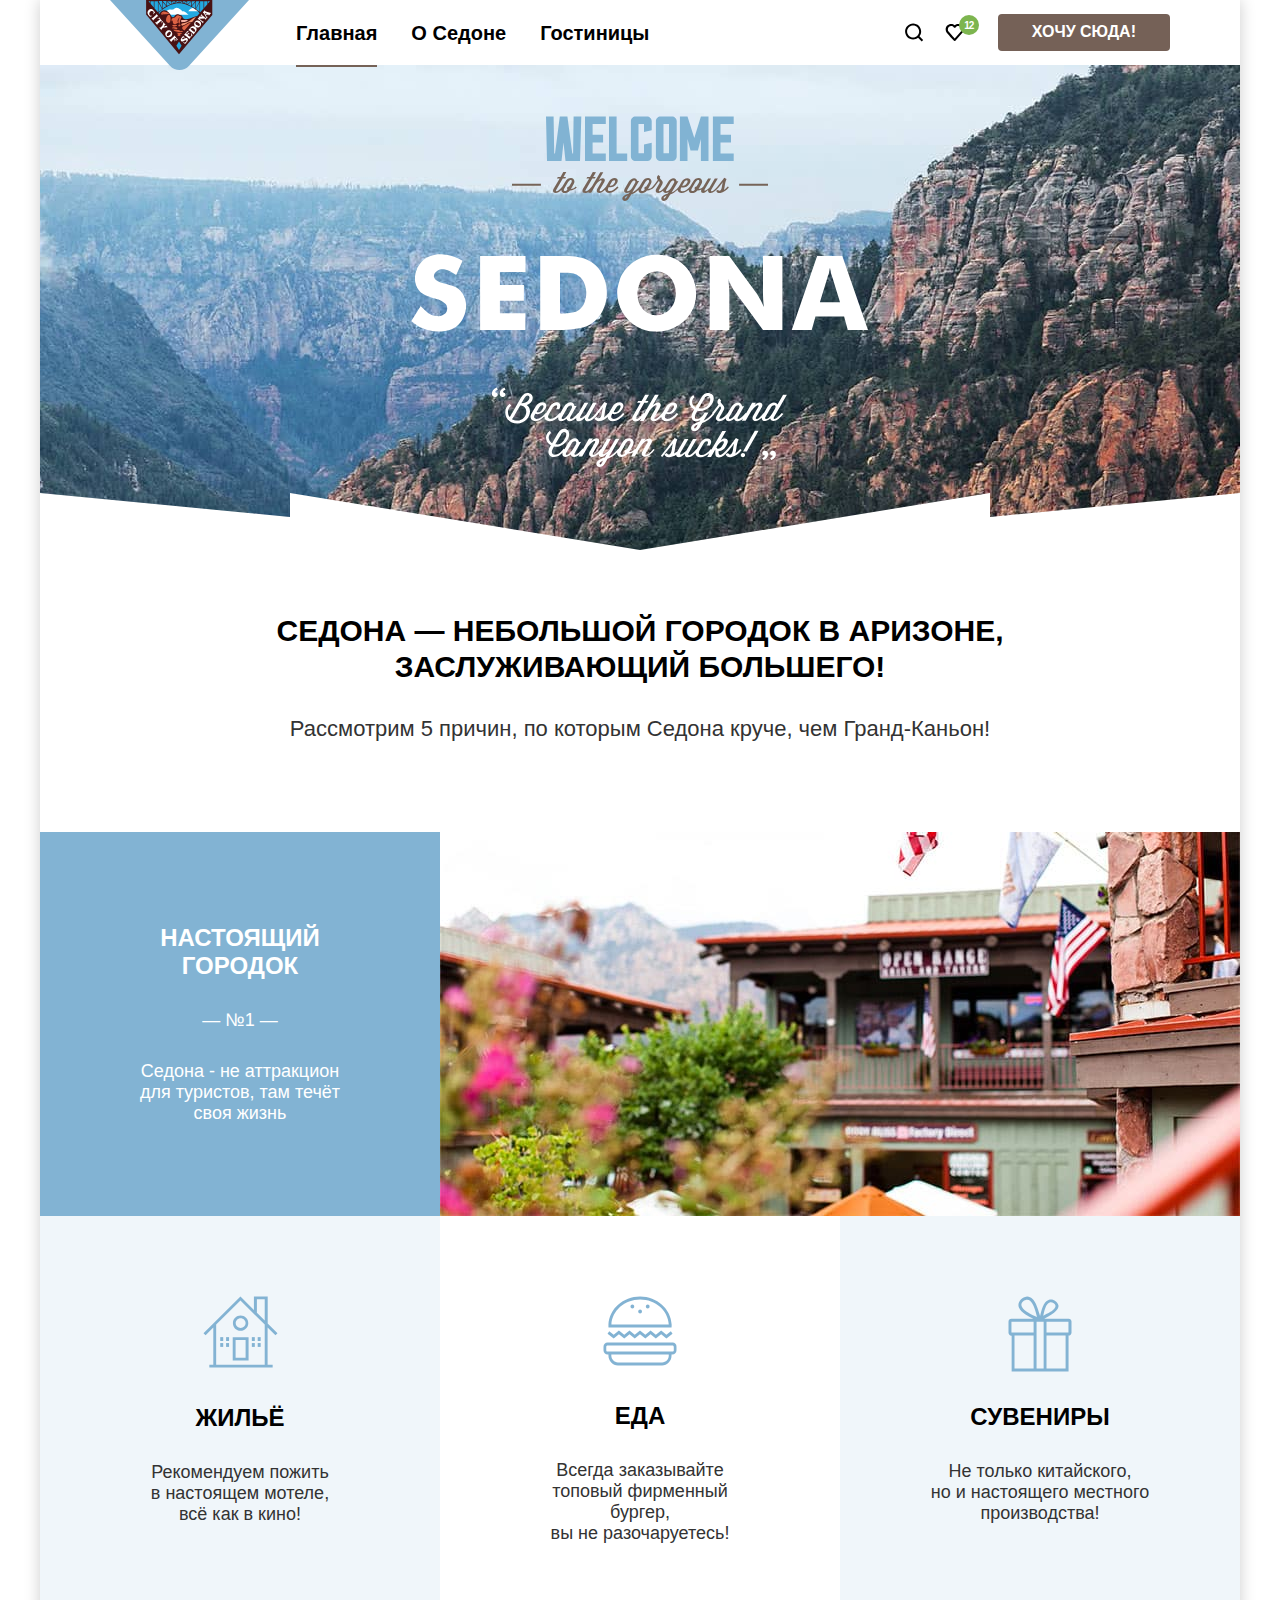
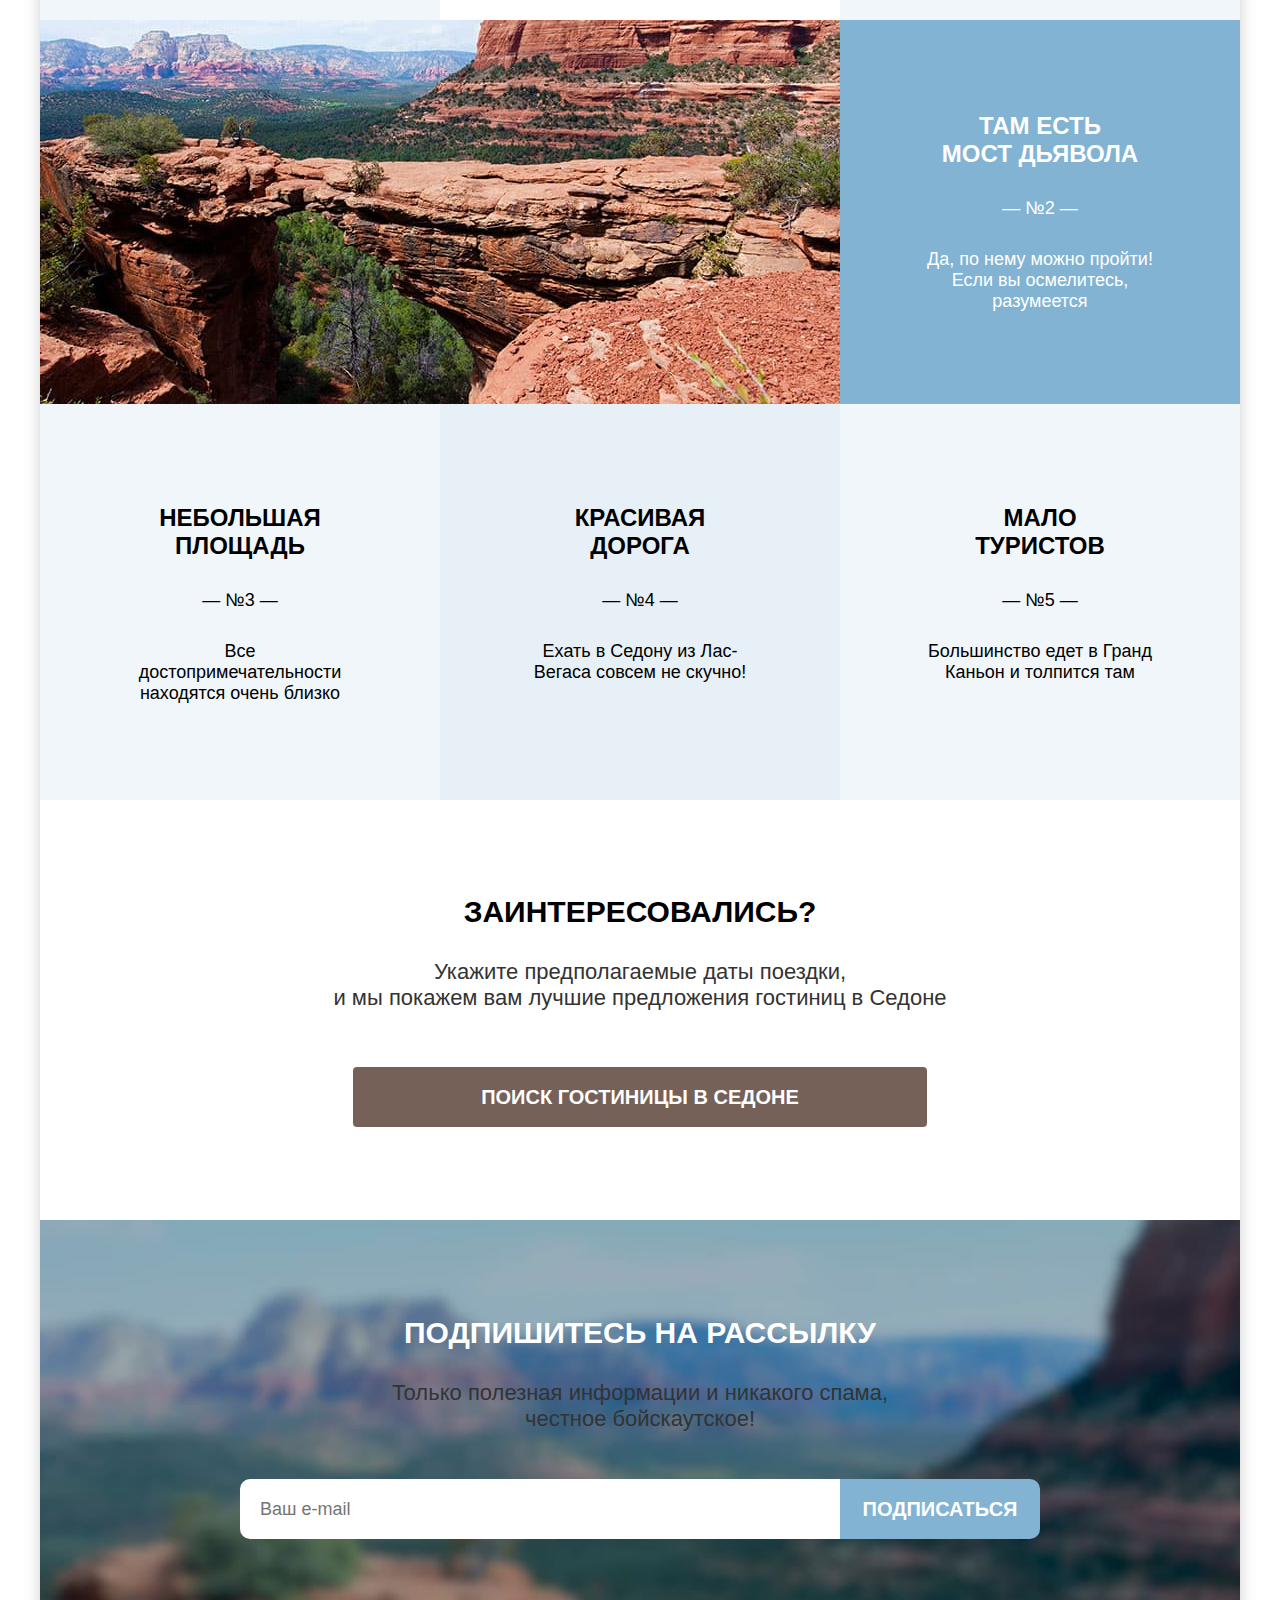
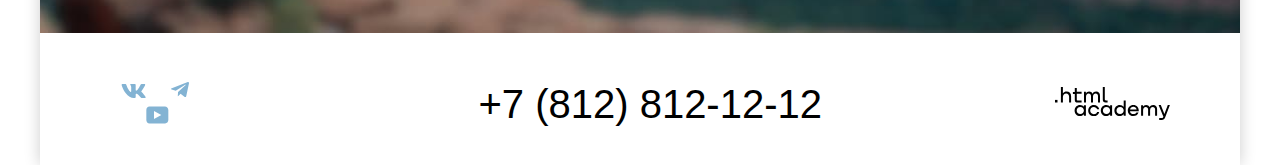
==== commit d631a8c8: "Завершение верстки всех компонентов" ====
--- a/index.html
+++ b/index.html
@@ -4,7 +4,7 @@
   <meta charset="utf-8">
   <title>HTML Academy: Седона</title>
   <link rel="stylesheet" href="styles/styles.css">
-  <link rel="shortcut icon" href="/images/favicon.svg" type="image/svg">
+  <link rel="icon" type="image/png" href="images/favicon.png">
 </head>
 <body>
 <header class="page-header">
@@ -26,11 +26,13 @@
     <ul class="navigation-list navigation-user">
       <li class="navigation-item navigation-item-search">
         <a class="navigation-link" href="#"><span class="visually-hidden">Поиск.</span>
-          <img class="navigation-link search" width="19" height="19" src="images/icons/icon-search.svg" alt="Иконка поиска."></a>
+          <img class="navigation-link search" width="19" height="19" src="images/icons/icon-search.svg"
+               alt="Иконка поиска."></a>
       </li>
       <li class="navigation-item">
         <a class="navigation-link" href="#"><span class="visually-hidden">Избранное.</span>
-          <img class="navigation-link favorite" width="19" height="17" src="images/icons/icon-favorite.svg" alt="Иконка избранное.">
+          <img class="navigation-link favorite" width="19" height="17" src="images/icons/icon-favorite.svg"
+               alt="Иконка избранное.">
           <span class="number-favorite favorite">12</span>
         </a>
       </li>
@@ -68,13 +70,13 @@
               <img class="advantages-icon" src="images/icons/icon-house.svg" width="75" height="72"
                    alt="Картинка домика">
               <h4 class="advantages-title">Жильё</h4>
-              <p class="advantages-description">Рекомендуем пожить<br> в настоящем мотеле,<br> всё как в кино!</p>
+              <p class="advantages-description advantages-description-grey">Рекомендуем пожить<br> в настоящем мотеле,<br> всё как в кино!</p>
             </li>
             <li class="advantages-item advantages-item--33">
               <img class="advantages-icon" src="images/icons/icon-food.svg" width="74" height="70"
                    alt="Картинка бургера">
               <h4 class="advantages-title">Еда</h4>
-              <p class="advantages-description">Всегда заказывайте<br> топовый фирменный бургер,<br> вы не
+              <p class="advantages-description advantages-description-grey">Всегда заказывайте<br> топовый фирменный бургер,<br> вы не
                 разочаруетесь!</p>
             </li>
             <li class="advantages-item advantages-item--33 advantages-item-light-blue">
@@ -82,7 +84,7 @@
                    height="76"
                    alt="Картинка подарка.">
               <h4 class="advantages-title">Сувениры</h4>
-              <p class="advantages-description">Не только китайского,<br> но и настоящего местного<br> производства!</p>
+              <p class="advantages-description advantages-description-grey">Не только китайского,<br> но и настоящего местного<br> производства!</p>
             </li>
           </ul>
         </li>
@@ -170,9 +172,10 @@
       </a>
     </li>
   </ul>
-  <a class="footer-phone-number" href="tel: +78128121212">+7 (812) 812-12-12</a>
+  <a class="footer-phone-number" href="tel:+78128121212">+7 (812) 812-12-12</a>
   <a class="htmlacademy-link" href="https://htmlacademy.ru">
-    <svg width="115" height="33" viewBox="0 0 115 33" xmlns="http://www.w3.org/2000/svg" aria-label="Логотип HTML Академии.">
+    <svg width="115" height="33" viewBox="0 0 115 33" xmlns="http://www.w3.org/2000/svg"
+         aria-label="Логотип HTML Академии.">
       <path d="M0 12.9V15.5H2.5V12.9H0Z"/>
       <path
         d="M11.6 4.5C10 4.5 8.8 5.2 8 6.2H7.9V0H5.9V15.5H7.9V10.2C7.9 8.1 9.2 6.6 11.2 6.6C13 6.6 14.1 8 14.1 9.8V15.5H16.1V9.4C16.2 6.4 14.3 4.5 11.6 4.5Z"/>
@@ -198,5 +201,84 @@
     </svg>
   </a>
 </footer>
+
+<div class="overlay"></div>
+
+<div class="modal modal-info visually-hidden">
+  <button class="modal-close-button">
+    <span class="visually-hidden">Закрыть</span>
+  </button>
+  <section class="modal-content">
+    <h2 class="modal-title">Поиск гостиницы в Седоне</h2>
+    <form class="info-form" action="https://echo.htmlacademy.ru/" method="get">
+
+      <div class="field-group">
+        <label class="first-date" for="first-date">Дата Заезда:</label>
+        <div class="input-wrapper">
+          <input class="info-form-field field" id="first-date" name="info-date" placeholder="27 апреля 2020">
+          <button class="calendar" type="button">
+            <span class="visually-hidden">Календарь</span></button>
+        </div>
+        <span class="first-date-comment">Мы не можем отправить вас в прошлое.</span>
+      </div>
+
+      <div class="field-group">
+        <label class="last-date" for="last-date">Дата Выезда:</label>
+        <div class="input-wrapper">
+          <input class="info-form-field field" id="last-date" name="info-date" placeholder="1 сентября 2020">
+          <button class="calendar" type="button">
+            <span class="visually-hidden">Календарь</span>
+          </button>
+        </div>
+      </div>
+
+      <div class="field-group field-group--flex">
+        <div class="field-group-body field-group-body--adult">
+          <label class="adults-amount">Взрослые:</label>
+          <div class="buttons-wrapper">
+            <button class="minus-btn" type="button" name="button">
+              <svg width="13" height="1" viewBox="0 0 13 1" xmlns="http://www.w3.org/2000/svg">
+                <path opacity="0.3" d="M0 0L0 1L13 1V0L0 0Z"/>
+              </svg>
+            </button>
+
+            <input class="people-input" type="text" name="name" value="2">
+
+            <button class="plus-btn" type="button" name="button">
+              <img src="/images/plus.svg">
+            </button>
+          </div>
+        </div>
+
+        <div class="field-group-body field-group-body--children">
+          <label class="children-amount">Дети:</label>
+
+          <div class="tooltip">
+            <button class="tooltip-icon">i</button>
+            <div class="tooltip-text">Укажите количество детей, которые будут с вами, возраст которых от 6 до 18 лет.
+              Дети
+              до 6 лет размещаются
+              бесплатно.
+            </div>
+          </div>
+
+          <div class="buttons-wrapper">
+            <button class="minus-btn" type="button" name="button">
+              <img src="/images/minus.svg">
+            </button>
+
+            <input class="people-input" type="text" name="name" value="2">
+
+            <button class="plus-btn" type="button" name="button">
+              <img src="/images/plus.svg">
+            </button>
+          </div>
+        </div>
+      </div>
+
+      <button class="button info-form-button" type="submit">Найти</button>
+    </form>
+  </section>
+</div>
 </body>
 </html>
--- a/styles/styles.css
+++ b/styles/styles.css
@@ -175,6 +175,7 @@
 .city-advantages {
   text-align: center;
   margin: 0 auto 90px;
+  color: #333333;
 }
 
 .main-container {
@@ -194,7 +195,7 @@
 }
 
 .main-logo::before {
-  content: '';
+  content: "";
   position: absolute;
   left: 0;
   bottom: 0;
@@ -307,6 +308,10 @@
   line-height: 21px;
 }
 
+.advantages-description-grey {
+  color: #333333;
+}
+
 .advantages-description-no-pic {
   padding-bottom: 20px;
 }
@@ -342,6 +347,7 @@
   font-size: 22px;
   line-height: 26px;
   padding-bottom: 10px;
+  color: #333333;
 }
 
 .hotel-search-link {
@@ -391,6 +397,7 @@
 
 .newsletter-description {
   margin-bottom: 47px;
+  color: #333333;
 }
 
 .subscription {
@@ -408,7 +415,7 @@
 .newsletter-email-field {
   width: 600px;
   margin: 0 auto;
-  height: 60px;
+  height: 100%;
   border-style: none;
   padding: 16px 20px 14px;
   border-top-left-radius: 10px;
@@ -419,7 +426,7 @@
 
 .newsletter-button {
   margin: 0 auto;
-  height: 60px;
+  min-height: 60px;
   background-color: #82B3D3;
   color: #FFFFFF;
   padding: 12px 15px;
@@ -430,6 +437,7 @@
   font-size: 20px;
   font-weight: 700;
   line-height: 36px;
+  max-width: 50%;
 }
 
 .newsletter-button:hover {
@@ -460,10 +468,15 @@
   margin: 0;
   padding: 0;
   list-style: none;
+  flex-wrap:wrap;
 }
 
 .footer-social-item + .footer-social-item {
-  margin-left: 27px;
+  margin-left: 25px;
+}
+
+.footer-social-item:nth-child(3n+1) {
+  margin-left: 0;
 }
 
 .social-network-link {
@@ -513,30 +526,23 @@
   fill: rgba(117, 97, 87, 0.3);
 }
 
-.main-filter {
-  background-image: url("../images/hotel-filter-background.jpg");
-  background-repeat: no-repeat;
-  background-size: cover;
-  color: #FFFFFF;
-  background-color: #7497bf;
-  padding: 35px 70px 50px;
-}
-
-.modal-container {
+.overlay {
+  background-color: rgba(242, 242, 242, 1);
   position: fixed;
+  left: 0;
   top: 0;
-  left: 0;
-  display: flex;
-  width: 100%;
-  height: 100%;
-  background-color: rgba(242, 242, 242, 0.8);
+  width: 100vw;
 }
 
 .modal {
-  position: relative;
+  position: fixed;
   margin: auto;
   padding: 70px;
   background-color: #FFFFFF;
+  left: 50%;
+  top: 50%;
+  transform: translate(-50%, -50%);
+  border-radius: 30px;
 }
 
 .modal-info {
@@ -559,6 +565,209 @@
   cursor: pointer;
 }
 
+.modal-close-button:hover {
+  background-color: #E6E6E6;
+}
+
+.modal-close-button:focus {
+  border: 3px solid #83B3D3;
+}
+
+.modal-close-button:active {
+  background-color: #E6E6E6;
+  opacity: 30%;
+}
+
+.field-group {
+  display: grid;
+  grid-template-columns: 155px 1fr;
+  align-items: center;
+}
+
+.field-group +.field-group {
+  margin-top: 40px;
+}
+
+.input-wrapper {
+  position: relative;
+}
+
+.first-date,
+.last-date {
+  font-family: "PT Sans", "Arial", sans-serif;
+  font-size: 20px;
+  line-height: 26px;
+  font-weight: 700;
+}
+
+.calendar {
+  position: absolute;
+  right: 1px;
+  top: 1px;
+  width: 48px;
+  height: 48px;
+  overflow: hidden;
+  background-image: url("/images/icons/icon-calendar.svg");
+  background-position: center;
+  background-color: #F2F2F2;
+  background-repeat: no-repeat;
+  border-style: none;
+  border-top-right-radius: 4px;
+  border-bottom-right-radius: 4px;
+
+}
+
+.field {
+  height: 50px;
+  width: 100%;
+  background-color: #F2F2F2;
+  border-style: none;
+  border-radius: 4px;
+  font-size: 18px;
+  line-height: 21px;
+  color: #000000;
+  padding-left: 19px;
+  padding-right: 70px;
+}
+
+.first-date-comment {
+  grid-column: 2/3;
+  font-size: 16px;
+  line-height: 21px;
+  color: #FF5757;
+  padding-top: 10px;
+}
+
+.minus-btn,
+.plus-btn {
+  border: none;
+  width: 50px;
+  height: 50px;
+  background-color: #F2F2F2;
+  display: flex;
+  align-items: center;
+  justify-content: center;
+}
+
+.minus-btn {
+  border-top-left-radius: 4px;
+  border-bottom-left-radius: 4px;
+}
+
+.plus-btn {
+  border-top-right-radius: 4px;
+  border-bottom-right-radius: 4px;
+}
+
+.people-input {
+  border: none;
+  width: 33px;
+  height: 50px;
+  background-color: #F2F2F2;
+  padding: 0;
+  font-weight: 400;
+  font-size: 18px;
+  line-height: 21px;
+  background-color: #F2F2F2;
+  text-align: center;
+}
+
+.field-group--flex {
+  display: flex;
+  justify-content: space-between;
+}
+
+.field-group-body {
+  display: flex;
+}
+
+.field-group-body--adult {
+  width: 288px;
+  align-items: center;
+}
+
+.field-group-body--children {
+  width: 230px;
+  align-items: center;
+}
+
+.buttons-wrapper {
+  display: flex;
+  background-color: #F2F2F2;
+  border-style: none;
+}
+
+.buttons-wrapper input {
+  width: 33px;
+}
+
+.tooltip {
+  position: relative;
+  margin-right: 18px;
+}
+
+.tooltip-icon {
+  width: 25px;
+  height: 25px;
+  display: flex;
+  align-items: center;
+  justify-content: center;
+  border-radius: 100%;
+  border: 0;
+  background-color: #83B3D3;
+  color: #ffffff;
+  margin-left: 5px;
+}
+
+.tooltip-icon:hover {
+  background-color: #68A2CA;
+}
+
+.tooltip-icon:hover + .tooltip-text {
+  display: block;
+}
+
+.adults-amount,
+.children-amount {
+  font-size: 20px;
+  line-height: 26px;
+  font-weight: 700;
+}
+
+.adults-amount {
+  margin-right: 64px;
+}
+
+.tooltip-text {
+  position: absolute;
+  width: 256px;
+  height: 143px;
+  background-color: rgba(51, 51, 51, 1);
+  top: 100%;
+  margin-top: 15px;
+  left: 50%;
+  transform: translateX(-50%);
+  color: #ffffff;
+  font-size: 16px;
+  line-height: 21px;
+  font-weight: 400;
+  padding: 15px 18px 18px 22px;
+  border-radius: 10px;
+  display: none;
+}
+
+.tooltip-text::before {
+  content: "";
+  position: absolute;
+  left: 50%;
+  transform: translateX(-50%);
+  bottom: 100%;
+  width: 19px;
+  height: 9px;
+  border: 10px solid transparent;
+  border-bottom: 10px solid rgba(51, 51, 51, 1);
+}
+
 .modal-title {
   margin: 0 0 63px;
   font-family: "PT Sans", "Arial", sans-serif;
@@ -569,10 +778,41 @@
   text-transform: uppercase;
 }
 
-.info-form .field-group {
-  margin: 0;
-}
-
+.main-filter {
+  background-image: url("../images/hotel-filter-background.jpg");
+  background-repeat: no-repeat;
+  background-size: cover;
+  color: #FFFFFF;
+  background-color: #7497bf;
+  padding: 35px 70px 50px;
+}
+
+.info-form-button {
+  width: 575px;
+  height: 60px;
+  background-color: #83B3D3;
+  border-radius: 10px;
+  border-style: none;
+  font-size: 20px;
+  line-height: 36px;
+  font-weight: 700;
+  color: #FFFFFF;
+  margin-top: 40px;
+}
+
+.info-form-button:hover {
+  background-color: #68A2CA;
+}
+
+.info-form-button:focus {
+  background-color: #68A2CA;
+  border: 3px solid #756257;
+}
+
+.info-form-button:active {
+  background-color: #68A2CA;
+  opacity: 30%;
+}
 
 .inner-header-title {
   font-size: 60px;
@@ -597,7 +837,7 @@
 }
 
 .breadcrumbs-item + .breadcrumbs-item::before {
-  content: '';
+  content: "";
   position: absolute;
   left: 0;
   top: 50%;
@@ -895,6 +1135,7 @@
   width: 100%;
   font-size: 16px;
   line-height: 20px;
+  font-weight: 700;
 }
 
 .button-filter-submit:hover {
@@ -935,7 +1176,6 @@
 .search-results {
   padding-right: 210px;
 }
-
 
 .catalog-options {
   display: flex;
@@ -1161,6 +1401,7 @@
   background-color: #F2F2F2;
   border-radius: 4px;
   line-height: 20px;
+  color: #333333;
 }
 
 .pagination {
@@ -1175,6 +1416,7 @@
   list-style: none;
   margin: 0;
   padding: 0 270px 0 0;
+  font-weight: 700;
 }
 
 .pagination-item + .pagination-item {
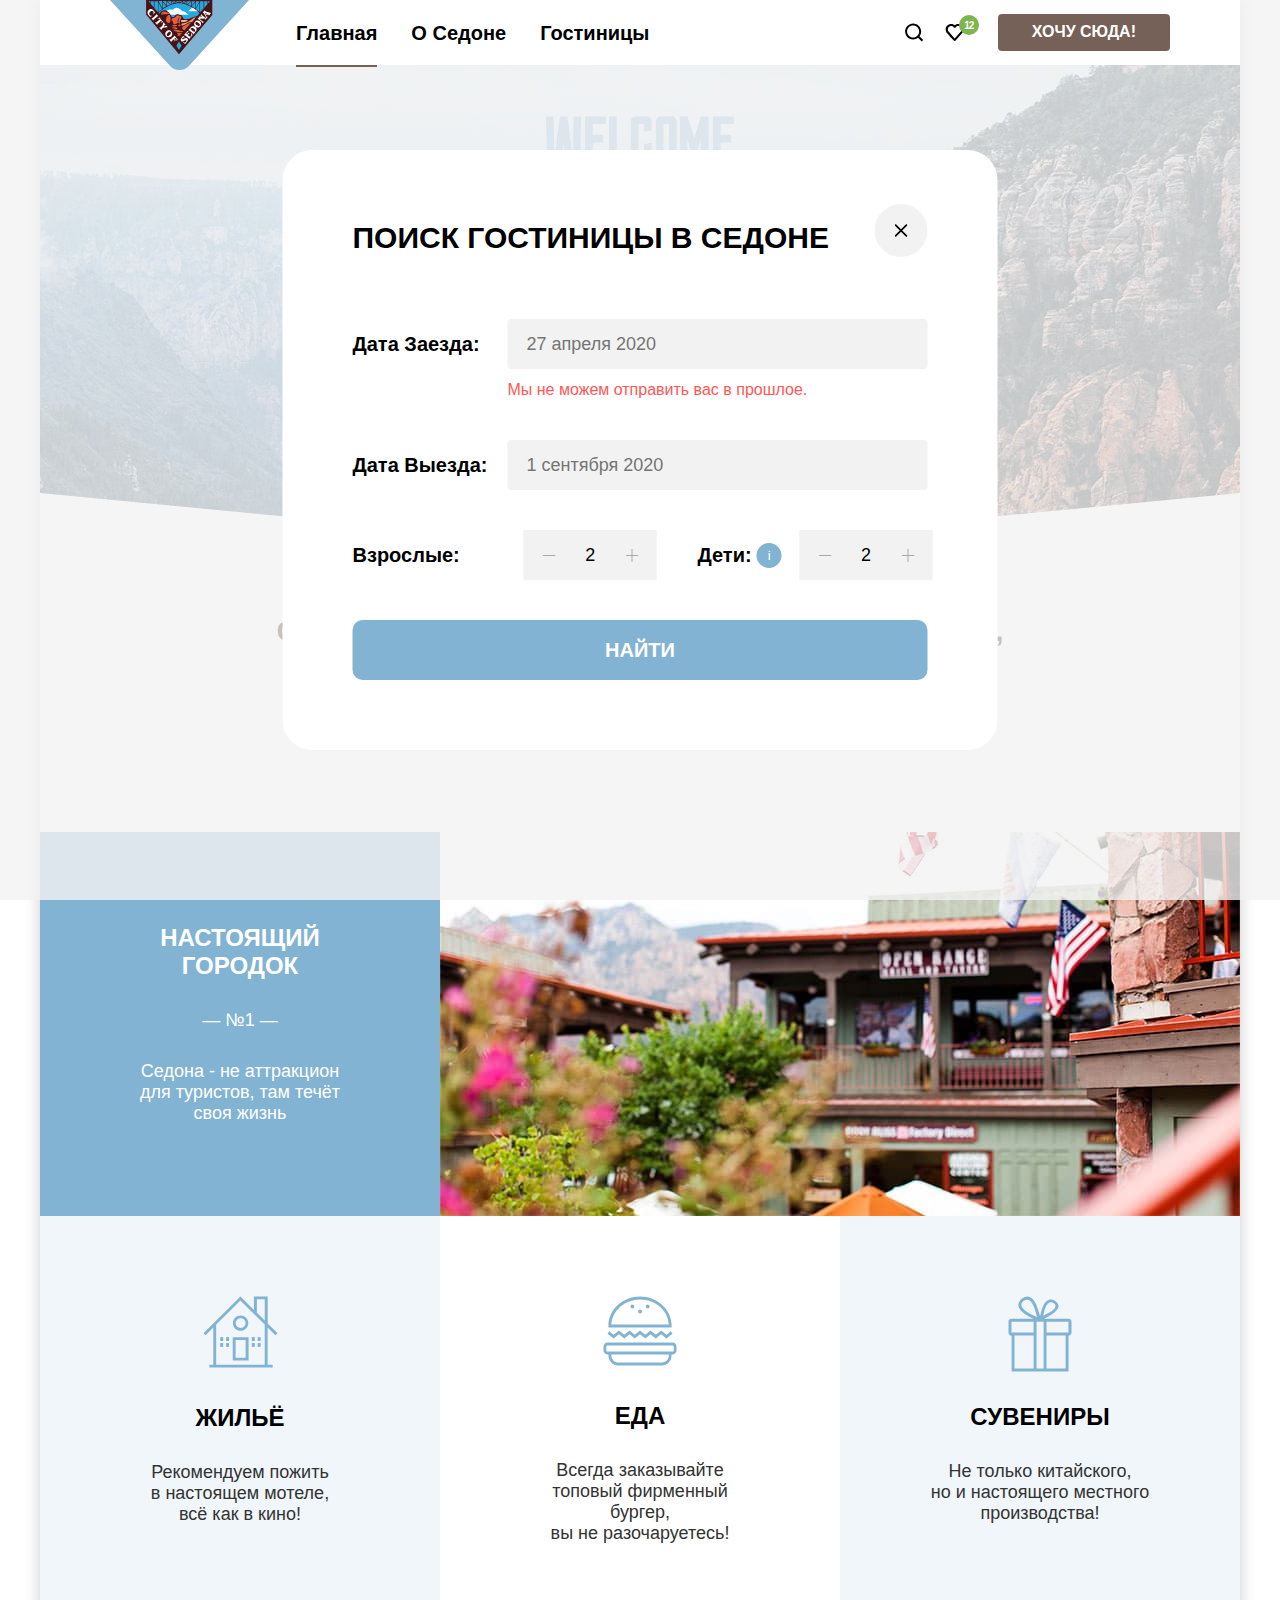
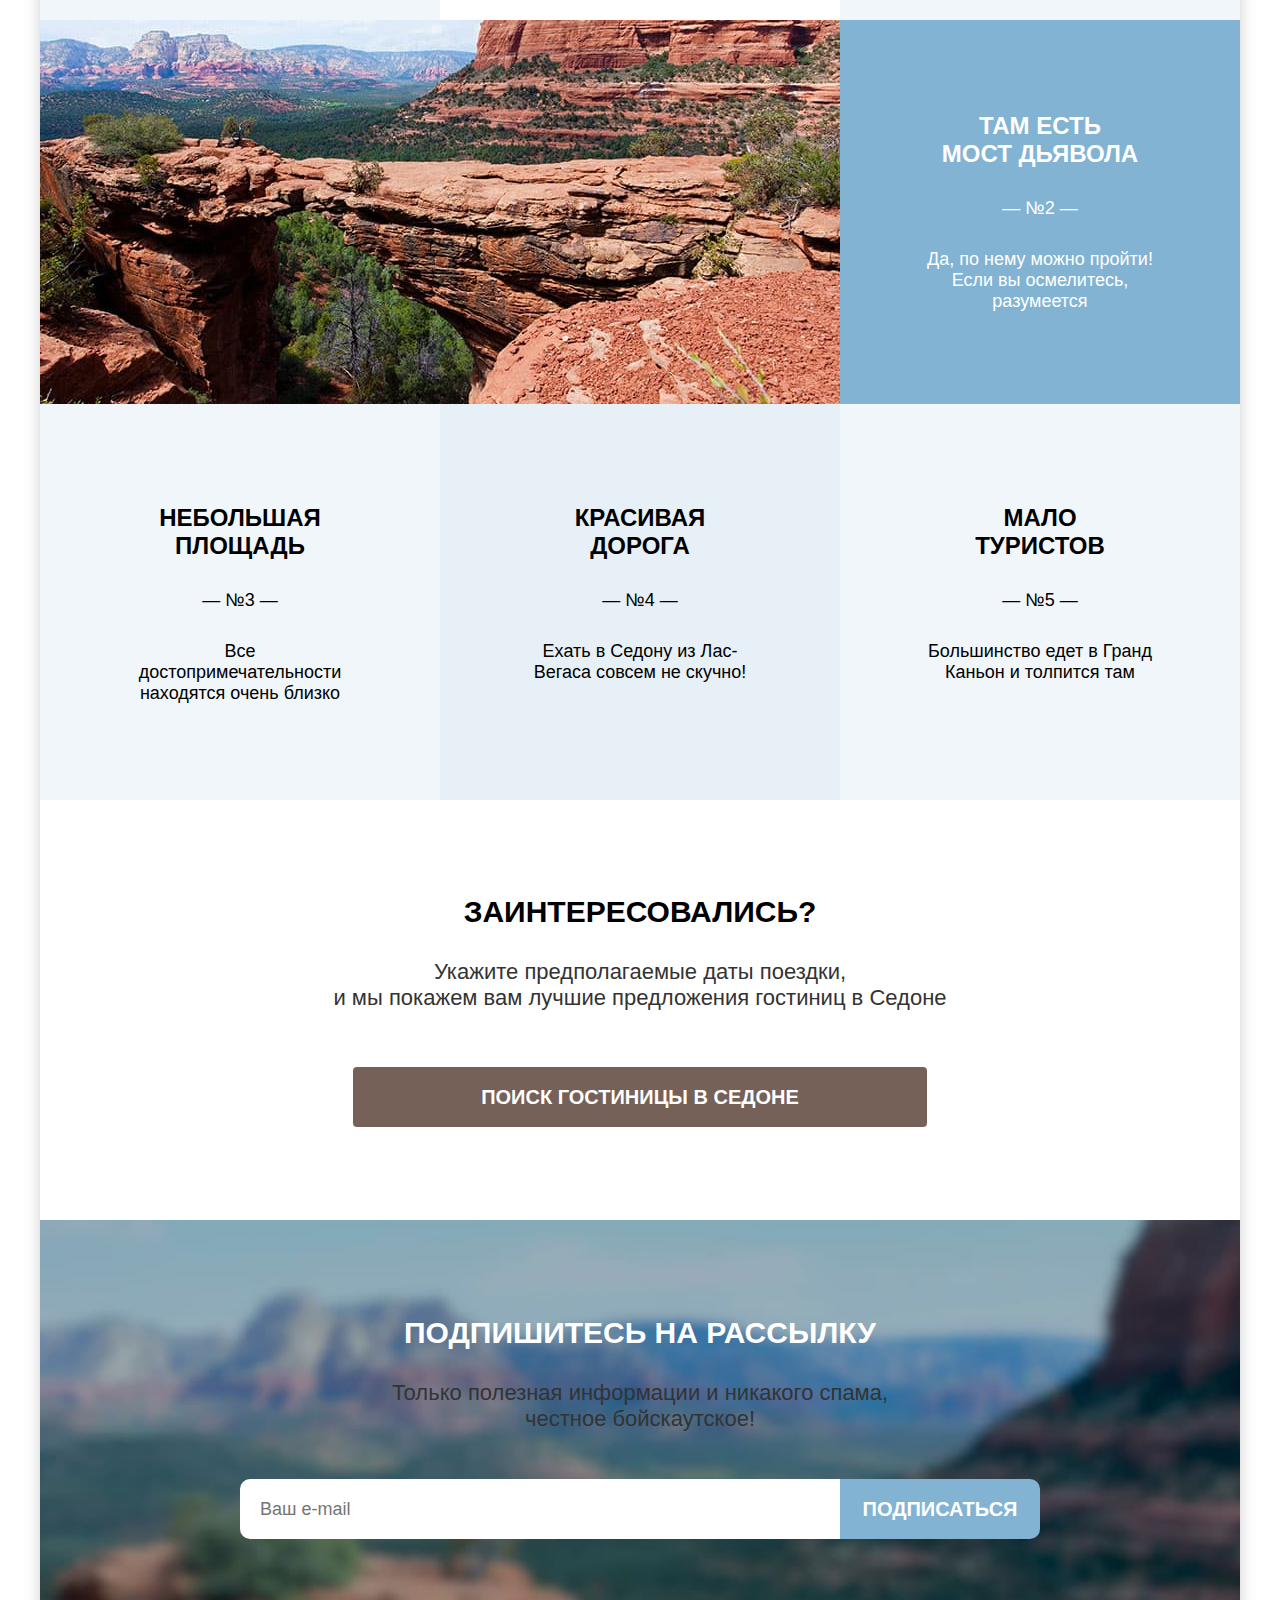
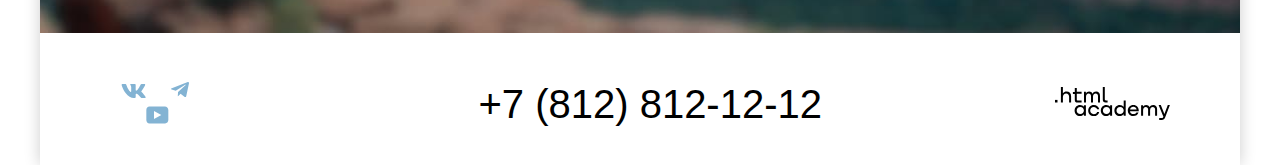
==== commit 28b72ad0: "Завершение верстки всех компонентов" ====
--- a/index.html
+++ b/index.html
@@ -68,13 +68,13 @@
           <ul class="advantages-sublist">
             <li class="advantages-item advantages-item--33 advantages-item-light-blue">
               <img class="advantages-icon" src="images/icons/icon-house.svg" width="75" height="72"
-                   alt="Картинка домика">
+                   alt="Картинка домика" aria-hidden="true">
               <h4 class="advantages-title">Жильё</h4>
               <p class="advantages-description advantages-description-grey">Рекомендуем пожить<br> в настоящем мотеле,<br> всё как в кино!</p>
             </li>
             <li class="advantages-item advantages-item--33">
               <img class="advantages-icon" src="images/icons/icon-food.svg" width="74" height="70"
-                   alt="Картинка бургера">
+                   alt="Картинка бургера" aria-hidden="true">
               <h4 class="advantages-title">Еда</h4>
               <p class="advantages-description advantages-description-grey">Всегда заказывайте<br> топовый фирменный бургер,<br> вы не
                 разочаруетесь!</p>
@@ -82,7 +82,7 @@
             <li class="advantages-item advantages-item--33 advantages-item-light-blue">
               <img class="advantages-icon advantages-icon-souvenir" src="images/icons/icon-souvenir.svg" width="64"
                    height="76"
-                   alt="Картинка подарка.">
+                   alt="Картинка подарка." aria-hidden="true">
               <h4 class="advantages-title">Сувениры</h4>
               <p class="advantages-description advantages-description-grey">Не только китайского,<br> но и настоящего местного<br> производства!</p>
             </li>
@@ -204,7 +204,7 @@
 
 <div class="overlay"></div>
 
-<div class="modal modal-info visually-hidden">
+<div class="modal modal-info">
   <button class="modal-close-button">
     <span class="visually-hidden">Закрыть</span>
   </button>
--- a/styles/styles.css
+++ b/styles/styles.css
@@ -527,11 +527,12 @@
 }
 
 .overlay {
-  background-color: rgba(242, 242, 242, 1);
+  background-color: rgba(242, 242, 242, 0.8);
   position: fixed;
   left: 0;
   top: 0;
   width: 100vw;
+  height: 100vh;
 }
 
 .modal {
@@ -614,7 +615,6 @@
   border-style: none;
   border-top-right-radius: 4px;
   border-bottom-right-radius: 4px;
-
 }
 
 .field {
@@ -630,6 +630,29 @@
   padding-right: 70px;
 }
 
+.field:hover {
+  background-color: #E6E6E6;
+}
+
+.field:focus-visible {
+  border: solid #83B3D3;
+  outline: none;
+}
+
+.field:active {
+  background-color: #FFFFFF;
+  border: solid #000000;
+  color: #000000;
+}
+
+.calendar:hover {
+  background-color: #E6E6E6;
+}
+
+.calendar:hover {
+  background-color: #E6E6E6;
+}
+
 .first-date-comment {
   grid-column: 2/3;
   font-size: 16px;
@@ -657,6 +680,14 @@
 .plus-btn {
   border-top-right-radius: 4px;
   border-bottom-right-radius: 4px;
+}
+
+.minus-btn:focus {
+  border: 3px solid #83B3D3;
+}
+
+.plus-btn:focus {
+  border: 3px solid #83B3D3;
 }
 
 .people-input {
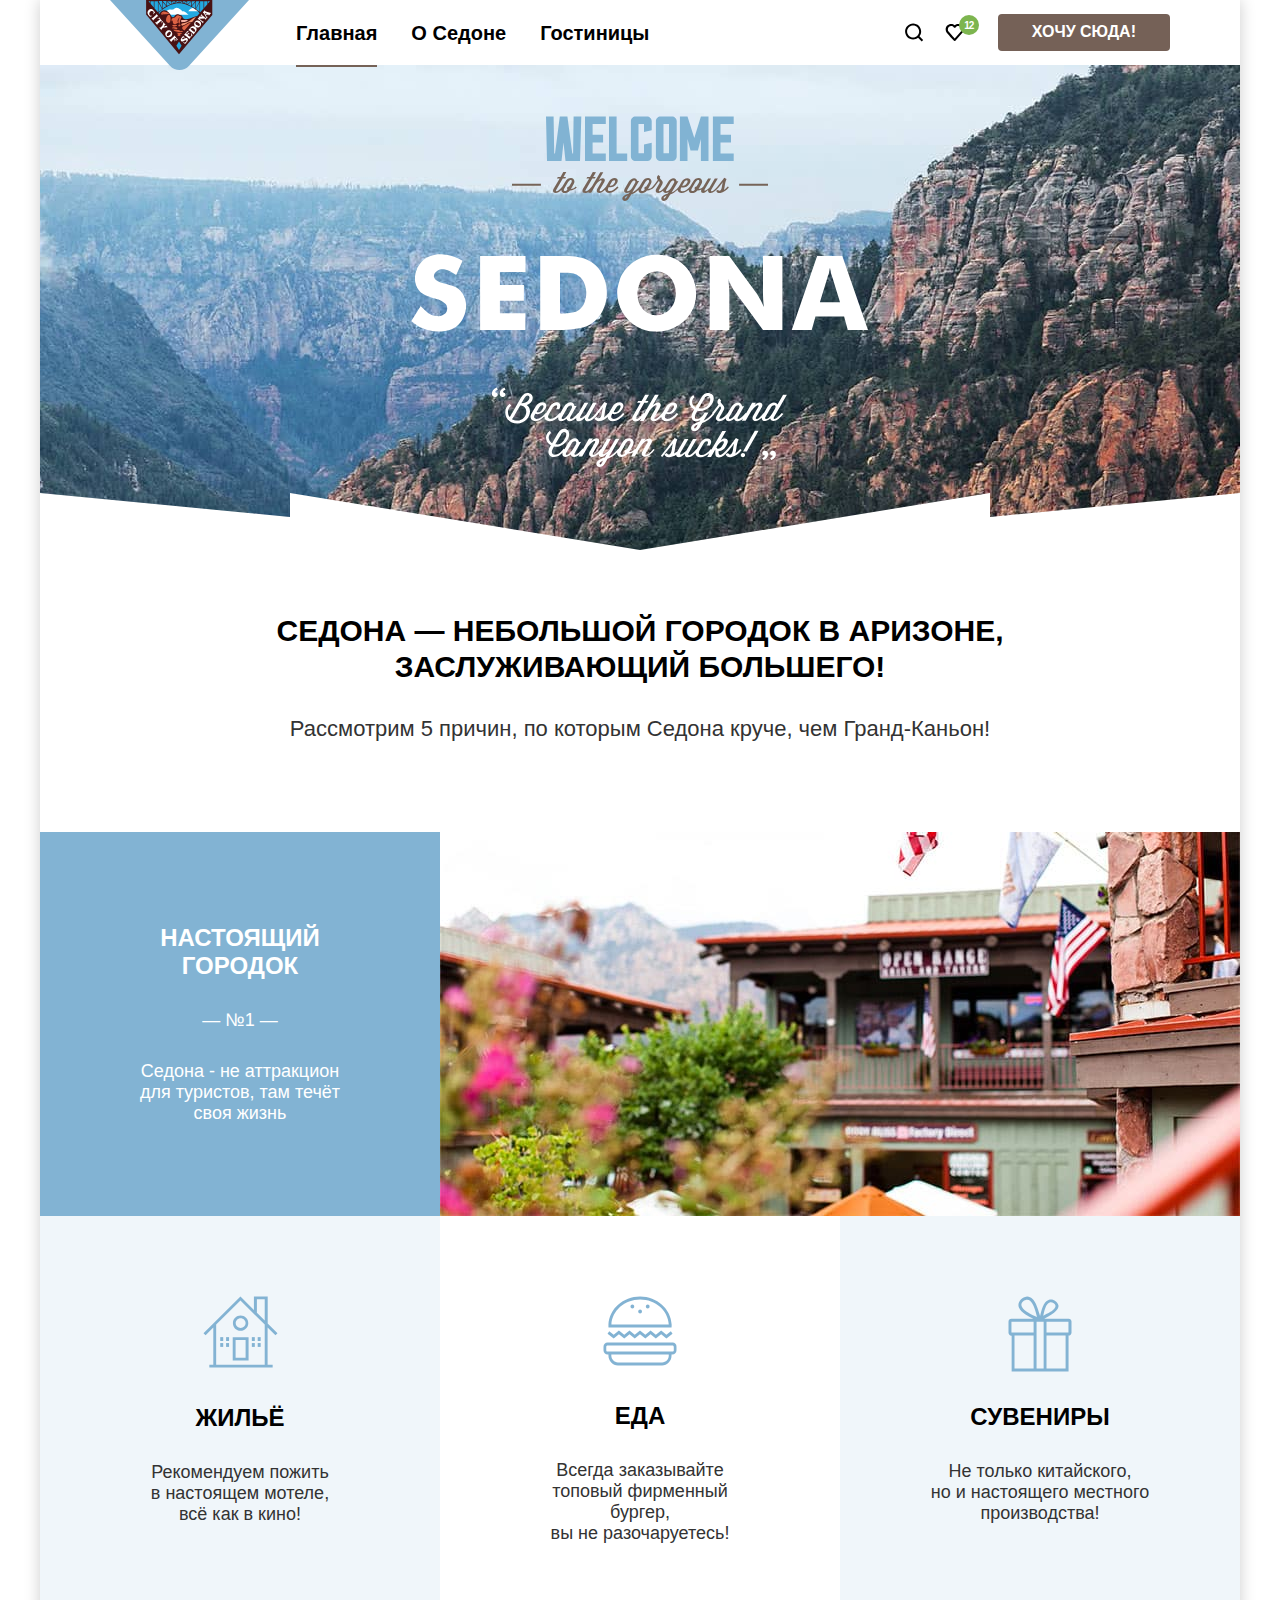
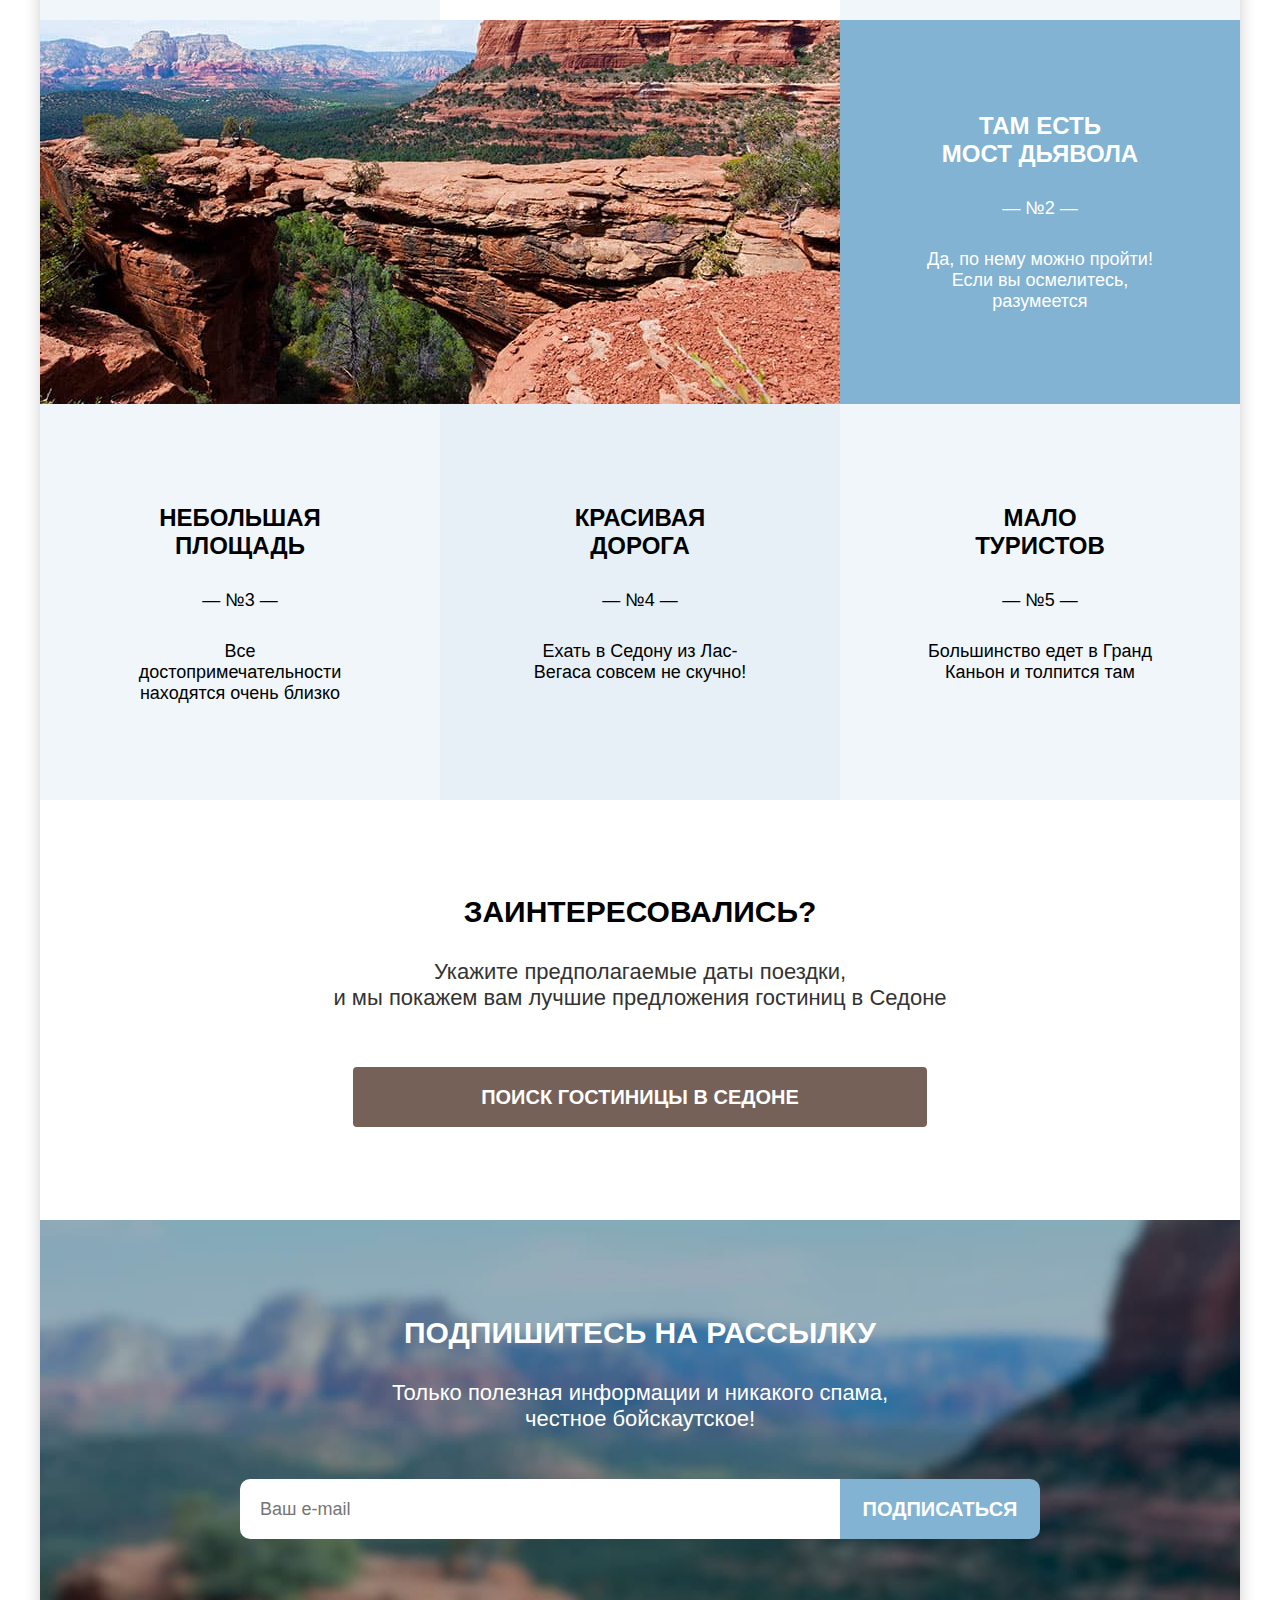
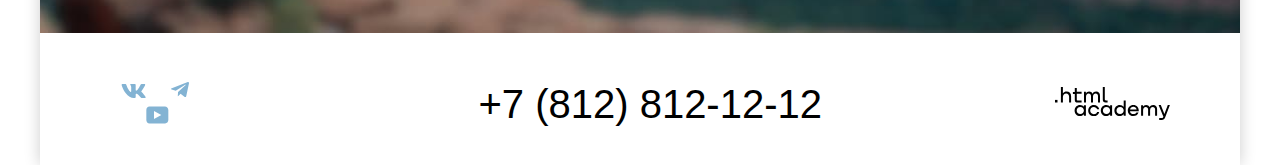
==== commit c33c6b80: "Merge pull request #13 from YurrrLizzz/master" ====
--- a/index.html
+++ b/index.html
@@ -202,22 +202,24 @@
   </a>
 </footer>
 
+<!--Для подключения модального окна нудно добавить класс .window-visible -->
+
 <div class="overlay"></div>
 
 <div class="modal modal-info">
-  <button class="modal-close-button">
-    <span class="visually-hidden">Закрыть</span>
+  <button type="button" class="modal-close-button">
+    <span class="visually-hidden">Закрыть.</span>
   </button>
   <section class="modal-content">
-    <h2 class="modal-title">Поиск гостиницы в Седоне</h2>
+    <h2 class="modal-title">Поиск гостиницы в Седоне.</h2>
     <form class="info-form" action="https://echo.htmlacademy.ru/" method="get">
 
       <div class="field-group">
         <label class="first-date" for="first-date">Дата Заезда:</label>
         <div class="input-wrapper">
-          <input class="info-form-field field" id="first-date" name="info-date" placeholder="27 апреля 2020">
+          <input class="info-form-field field" id="first-date" name="info-date" placeholder="27 апреля 2020" required>
           <button class="calendar" type="button">
-            <span class="visually-hidden">Календарь</span></button>
+            <span class="visually-hidden">Календарь.</span></button>
         </div>
         <span class="first-date-comment">Мы не можем отправить вас в прошлое.</span>
       </div>
@@ -225,33 +227,37 @@
       <div class="field-group">
         <label class="last-date" for="last-date">Дата Выезда:</label>
         <div class="input-wrapper">
-          <input class="info-form-field field" id="last-date" name="info-date" placeholder="1 сентября 2020">
+          <input class="info-form-field field" id="last-date" name="info-date" placeholder="1 сентября 2020" required>
           <button class="calendar" type="button">
-            <span class="visually-hidden">Календарь</span>
+            <span class="visually-hidden">Календарь.</span>
           </button>
         </div>
       </div>
 
       <div class="field-group field-group--flex">
         <div class="field-group-body field-group-body--adult">
-          <label class="adults-amount">Взрослые:</label>
+          <label class="adults-amount" for="adults" >Взрослые:</label>
           <div class="buttons-wrapper">
             <button class="minus-btn" type="button" name="button">
               <svg width="13" height="1" viewBox="0 0 13 1" xmlns="http://www.w3.org/2000/svg">
                 <path opacity="0.3" d="M0 0L0 1L13 1V0L0 0Z"/>
               </svg>
-            </button>
-
-            <input class="people-input" type="text" name="name" value="2">
+              <span class="visually-hidden">Меньшее взрослых.</span>
+            </button>
+
+            <input class="people-input" id="adults" type="text" name="name" value="2" required>
 
             <button class="plus-btn" type="button" name="button">
-              <img src="/images/plus.svg">
+              <svg width="13" height="13" viewBox="0 0 13 13" xmlns="http://www.w3.org/2000/svg">
+                <g opacity="0.3"><path d="M13 6H7V0H6V6H0V7H6V13H7V7H13V6Z"/></g>
+              </svg>
+              <span class="visually-hidden">Больше взрослых.</span>
             </button>
           </div>
         </div>
 
         <div class="field-group-body field-group-body--children">
-          <label class="children-amount">Дети:</label>
+          <label class="children-amount" for="children">Дети:</label>
 
           <div class="tooltip">
             <button class="tooltip-icon">i</button>
@@ -264,13 +270,19 @@
 
           <div class="buttons-wrapper">
             <button class="minus-btn" type="button" name="button">
-              <img src="/images/minus.svg">
-            </button>
-
-            <input class="people-input" type="text" name="name" value="2">
+              <svg width="13" height="1" viewBox="0 0 13 1" xmlns="http://www.w3.org/2000/svg">
+                <path opacity="0.3" d="M0 0L0 1L13 1V0L0 0Z"/>
+              </svg>
+              <span class="visually-hidden">Меньше детей.</span>
+            </button>
+
+            <input class="people-input" id="children" type="text" name="name" value="2">
 
             <button class="plus-btn" type="button" name="button">
-              <img src="/images/plus.svg">
+              <svg width="13" height="13" viewBox="0 0 13 13" xmlns="http://www.w3.org/2000/svg">
+                <g opacity="0.3"><path d="M13 6H7V0H6V6H0V7H6V13H7V7H13V6Z"/></g>
+              </svg>
+              <span class="visually-hidden">Больше детей.</span>
             </button>
           </div>
         </div>
--- a/styles/styles.css
+++ b/styles/styles.css
@@ -395,9 +395,14 @@
   line-height: 36px;
 }
 
+.newsletter-description-inner {
+  margin-bottom: 47px;
+  color: #333333;
+}
+
 .newsletter-description {
   margin-bottom: 47px;
-  color: #333333;
+  color: #ffffff;
 }
 
 .subscription {
@@ -533,6 +538,7 @@
   top: 0;
   width: 100vw;
   height: 100vh;
+  display: none;
 }
 
 .modal {
@@ -544,6 +550,11 @@
   top: 50%;
   transform: translate(-50%, -50%);
   border-radius: 30px;
+  display: none;
+}
+
+.window-visible {
+  display: block;
 }
 
 .modal-info {
@@ -635,13 +646,12 @@
 }
 
 .field:focus-visible {
-  border: solid #83B3D3;
-  outline: none;
+  outline: solid #83B3D3;
 }
 
 .field:active {
   background-color: #FFFFFF;
-  border: solid #000000;
+  outline: solid #000000;
   color: #000000;
 }
 
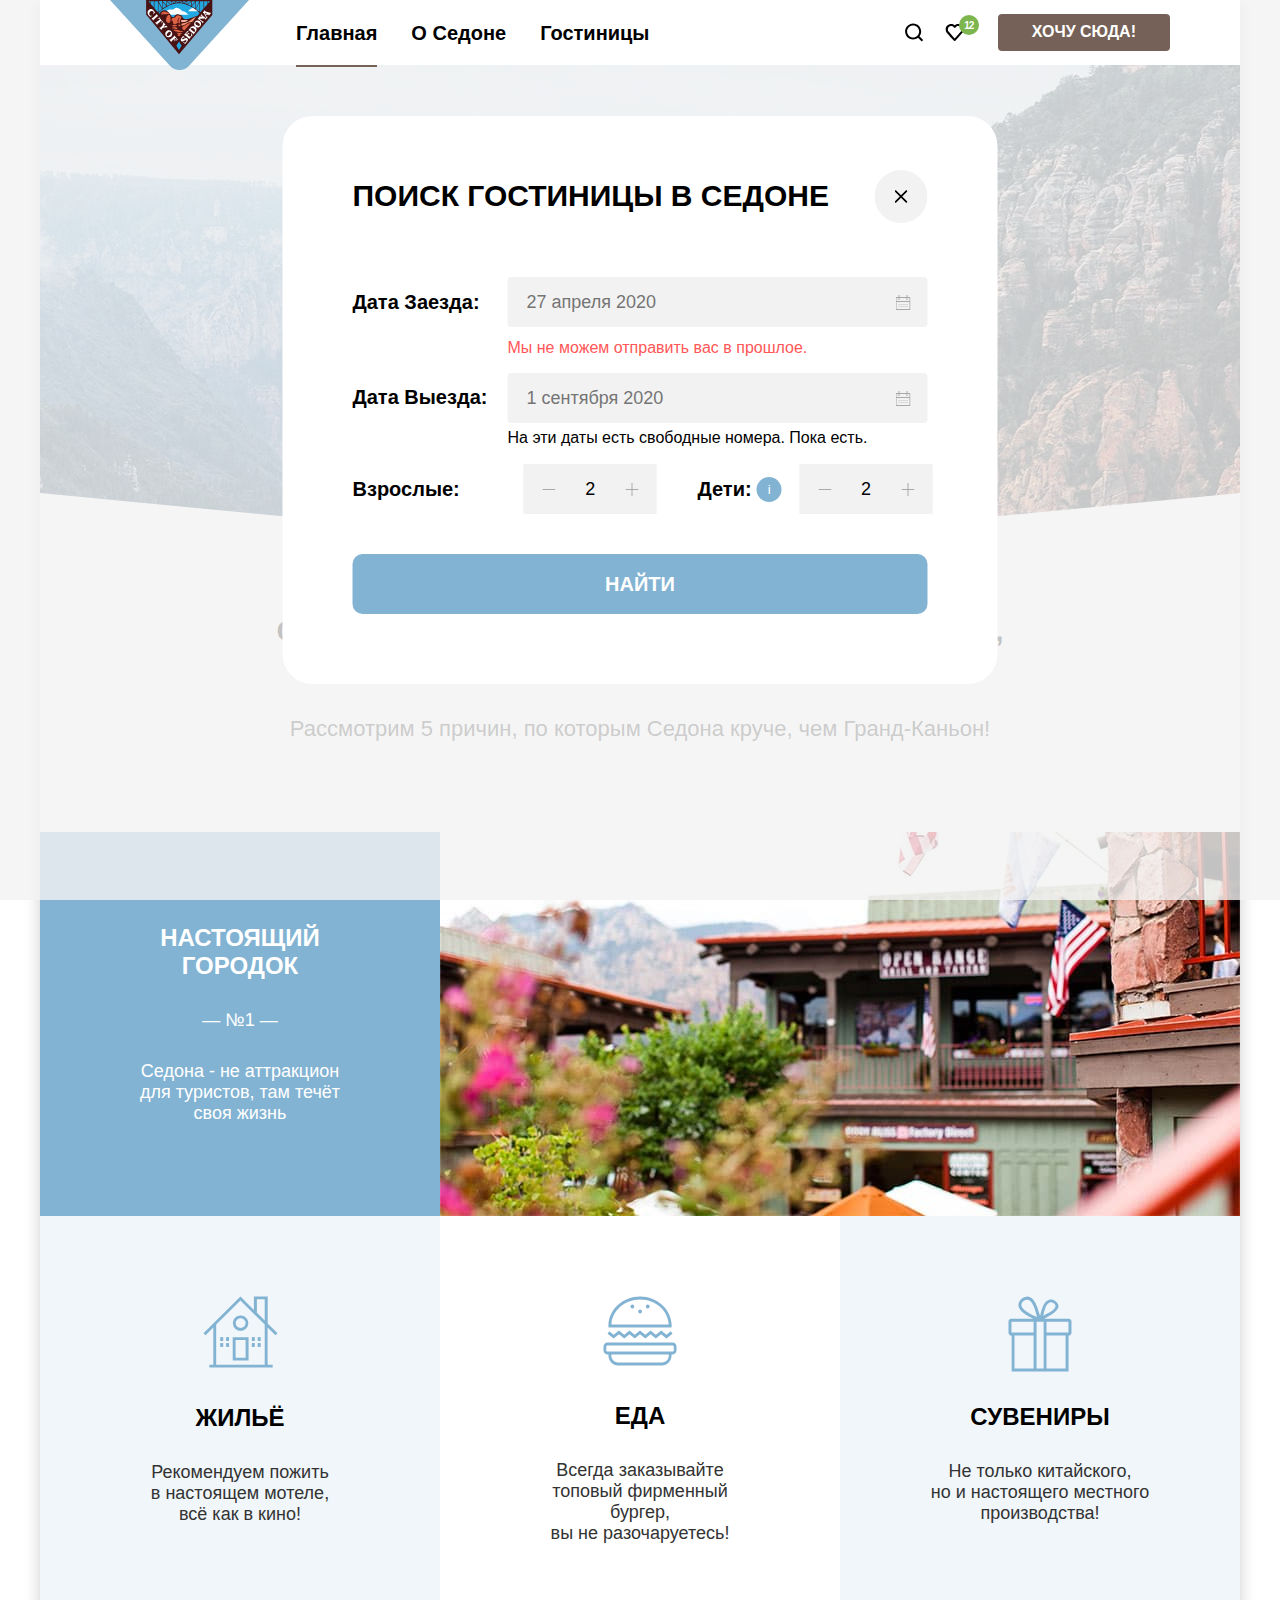
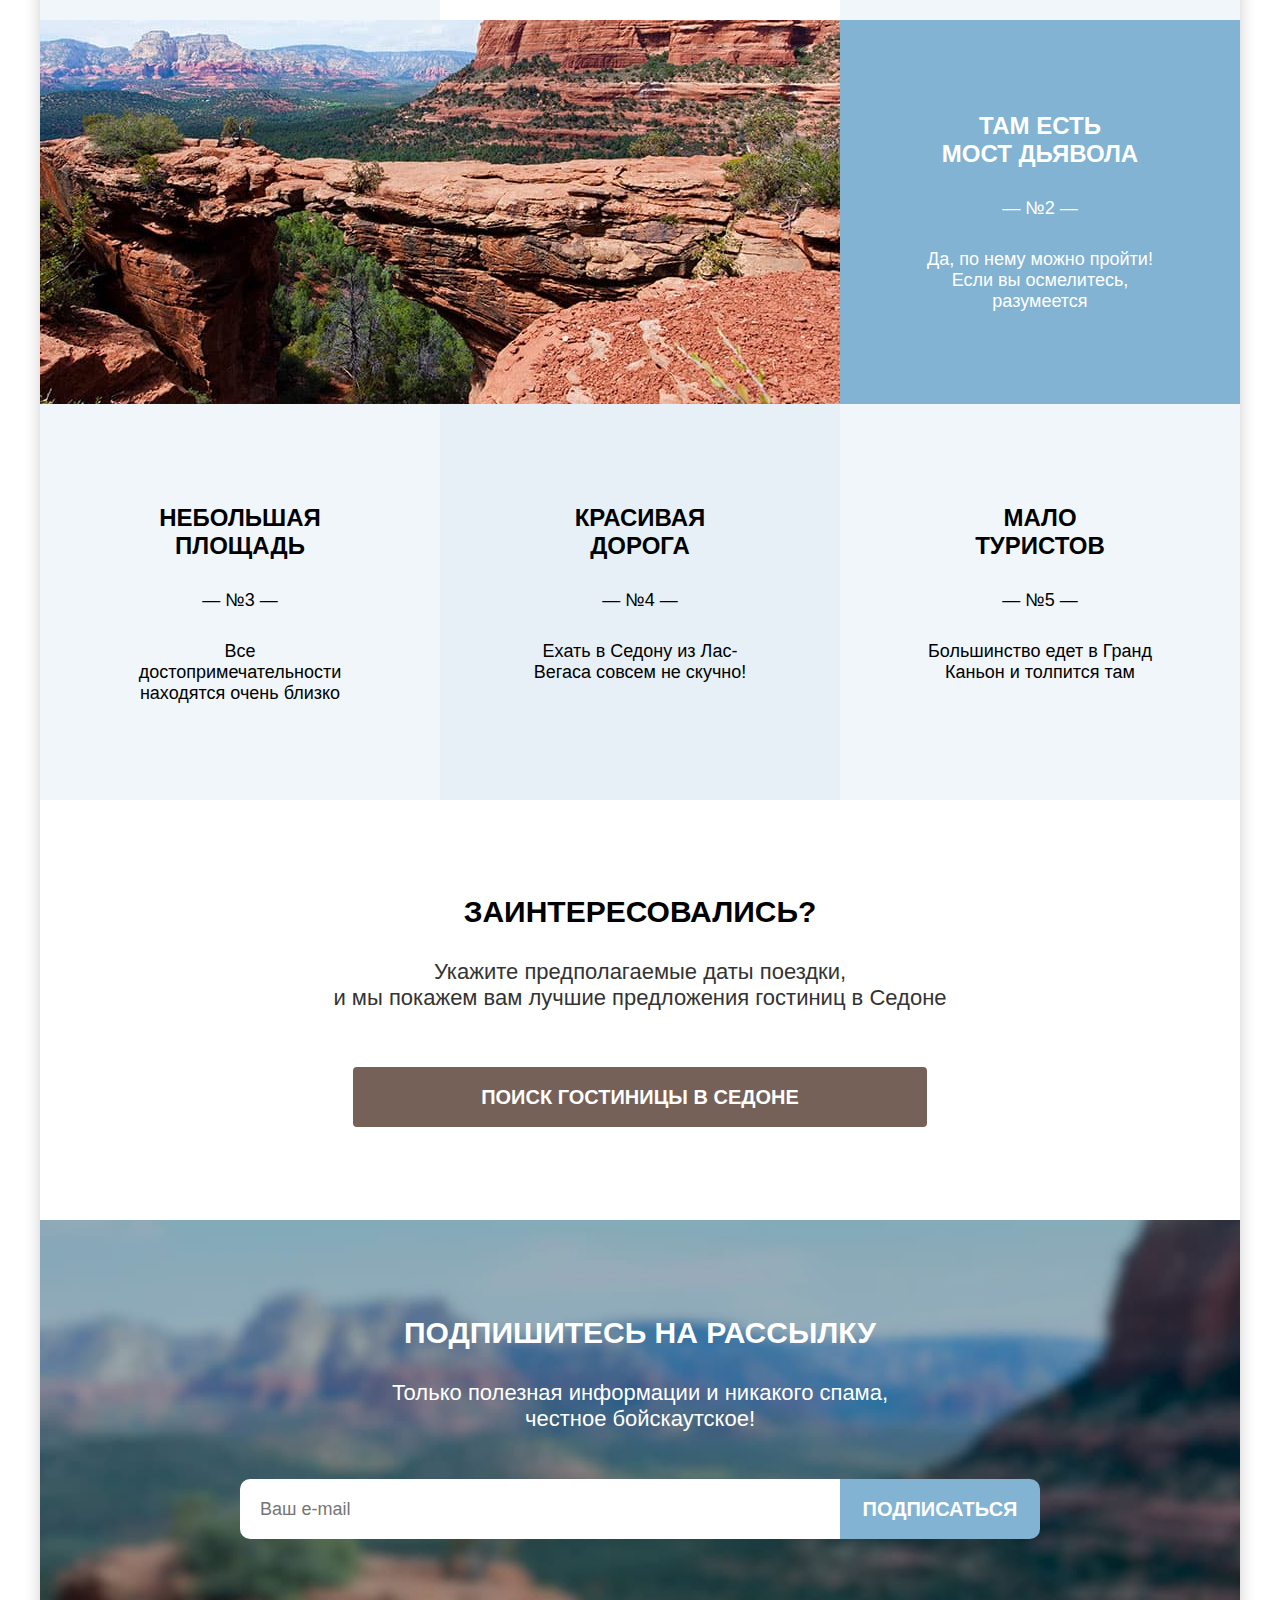
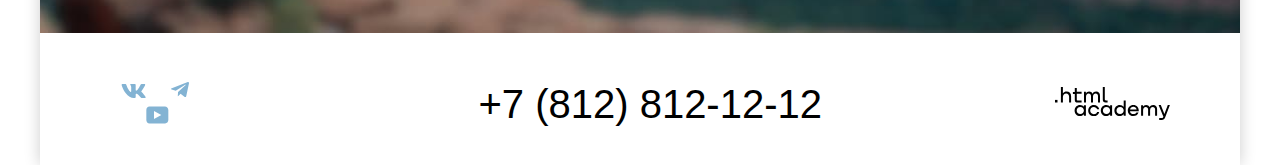
==== commit bb054a49: "Завершение верстки всех компонентов" ====
--- a/index.html
+++ b/index.html
@@ -202,16 +202,16 @@
   </a>
 </footer>
 
-<!--Для подключения модального окна нудно добавить класс .window-visible -->
-
-<div class="overlay"></div>
-
-<div class="modal modal-info">
+<!--Для подключения модального окна нужно добавить класс .window-visible -->
+
+<div class="overlay window-visible"></div>
+
+<div class="modal modal-info window-visible">
   <button type="button" class="modal-close-button">
     <span class="visually-hidden">Закрыть.</span>
   </button>
   <section class="modal-content">
-    <h2 class="modal-title">Поиск гостиницы в Седоне.</h2>
+    <h2 class="modal-title">Поиск гостиницы в Седоне</h2>
     <form class="info-form" action="https://echo.htmlacademy.ru/" method="get">
 
       <div class="field-group">
@@ -231,6 +231,7 @@
           <button class="calendar" type="button">
             <span class="visually-hidden">Календарь.</span>
           </button>
+          <span class="last-date-comment">На эти даты есть свободные номера. Пока есть.</span>
         </div>
       </div>
 
--- a/styles/styles.css
+++ b/styles/styles.css
@@ -559,6 +559,7 @@
 
 .modal-info {
   width: 715px;
+  margin-top: -50px;
 }
 
 .modal-close-button {
@@ -597,7 +598,7 @@
 }
 
 .field-group +.field-group {
-  margin-top: 40px;
+  margin-top: 15px;
 }
 
 .input-wrapper {
@@ -610,6 +611,10 @@
   font-size: 20px;
   line-height: 26px;
   font-weight: 700;
+}
+
+.last-date {
+  margin-bottom: 28px;
 }
 
 .calendar {
@@ -661,6 +666,12 @@
 
 .calendar:hover {
   background-color: #E6E6E6;
+}
+
+.last-date-comment {
+  font-weight: 400;
+  font-size: 16px;
+  line-height: 21px;
 }
 
 .first-date-comment {
@@ -810,13 +821,13 @@
 }
 
 .modal-title {
-  margin: 0 0 63px;
   font-family: "PT Sans", "Arial", sans-serif;
   font-size: 30px;
   line-height: 36px;
   font-weight: 700;
   color: #000000;
   text-transform: uppercase;
+  margin: -8px 0 63px;
 }
 
 .main-filter {
@@ -852,7 +863,7 @@
 
 .info-form-button:active {
   background-color: #68A2CA;
-  opacity: 30%;
+  color: rgba(255, 255, 255, 0.5);
 }
 
 .inner-header-title {
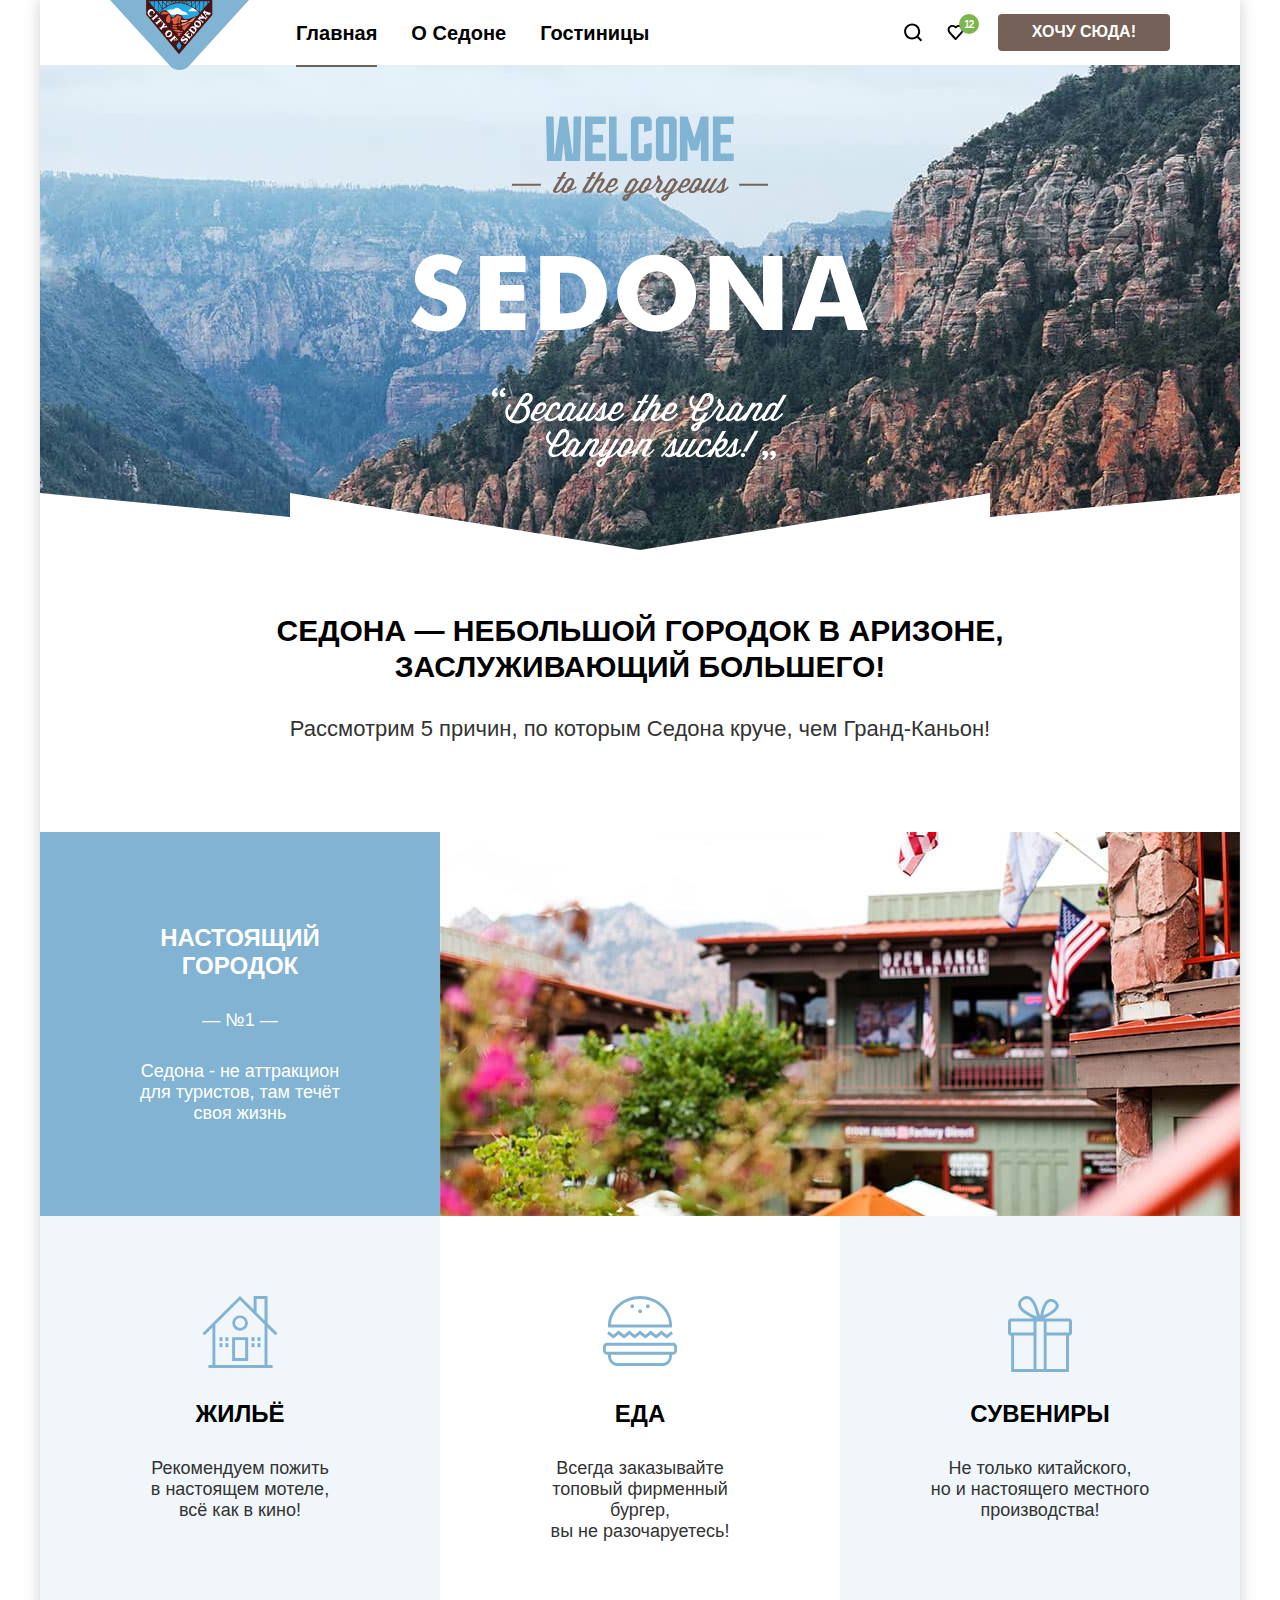
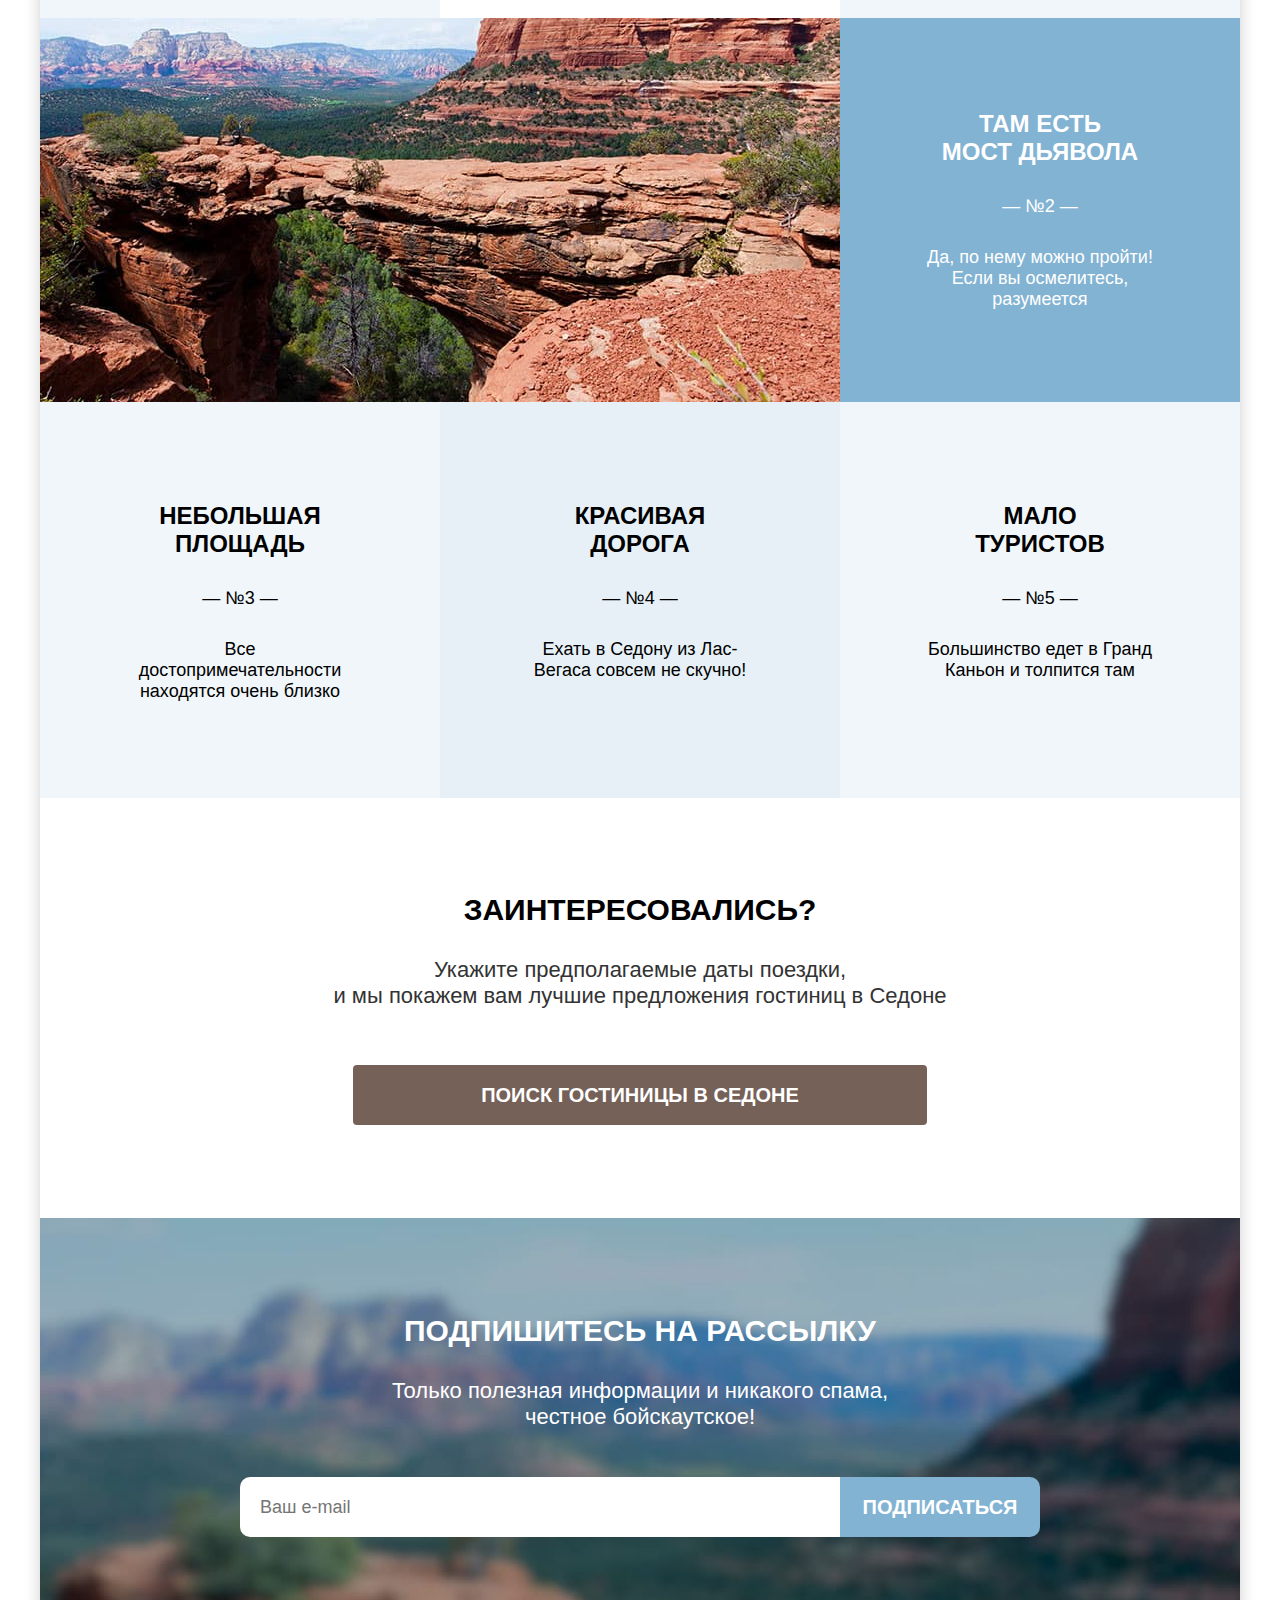
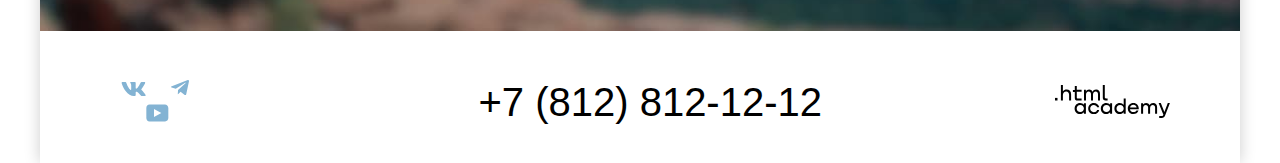
==== commit de8d7e63: "Завершение верстки всех компонентов" ====
--- a/index.html
+++ b/index.html
@@ -25,14 +25,10 @@
     </ul>
     <ul class="navigation-list navigation-user">
       <li class="navigation-item navigation-item-search">
-        <a class="navigation-link" href="#"><span class="visually-hidden">Поиск.</span>
-          <img class="navigation-link search" width="19" height="19" src="images/icons/icon-search.svg"
-               alt="Иконка поиска."></a>
+        <a class="navigation-link navigation-link-search" href="#"><span class="visually-hidden">Поиск.</span></a>
       </li>
       <li class="navigation-item">
-        <a class="navigation-link" href="#"><span class="visually-hidden">Избранное.</span>
-          <img class="navigation-link favorite" width="19" height="17" src="images/icons/icon-favorite.svg"
-               alt="Иконка избранное.">
+        <a class="navigation-link navigation-link-favorite" href="#"><span class="visually-hidden">Избранное.</span>
           <span class="number-favorite favorite">12</span>
         </a>
       </li>
@@ -67,23 +63,16 @@
           </div>
           <ul class="advantages-sublist">
             <li class="advantages-item advantages-item--33 advantages-item-light-blue">
-              <img class="advantages-icon" src="images/icons/icon-house.svg" width="75" height="72"
-                   alt="Картинка домика" aria-hidden="true">
-              <h4 class="advantages-title">Жильё</h4>
+              <h4 class="advantages-title advantages-title-house">Жильё</h4>
               <p class="advantages-description advantages-description-grey">Рекомендуем пожить<br> в настоящем мотеле,<br> всё как в кино!</p>
             </li>
             <li class="advantages-item advantages-item--33">
-              <img class="advantages-icon" src="images/icons/icon-food.svg" width="74" height="70"
-                   alt="Картинка бургера" aria-hidden="true">
-              <h4 class="advantages-title">Еда</h4>
+              <h4 class="advantages-title advantages-title-food">Еда</h4>
               <p class="advantages-description advantages-description-grey">Всегда заказывайте<br> топовый фирменный бургер,<br> вы не
                 разочаруетесь!</p>
             </li>
             <li class="advantages-item advantages-item--33 advantages-item-light-blue">
-              <img class="advantages-icon advantages-icon-souvenir" src="images/icons/icon-souvenir.svg" width="64"
-                   height="76"
-                   alt="Картинка подарка." aria-hidden="true">
-              <h4 class="advantages-title">Сувениры</h4>
+              <h4 class="advantages-title advantages-title-souvenir">Сувениры</h4>
               <p class="advantages-description advantages-description-grey">Не только китайского,<br> но и настоящего местного<br> производства!</p>
             </li>
           </ul>
@@ -204,9 +193,9 @@
 
 <!--Для подключения модального окна нужно добавить класс .window-visible -->
 
-<div class="overlay window-visible"></div>
-
-<div class="modal modal-info window-visible">
+<div class="overlay"></div>
+
+<div class="modal modal-info">
   <button type="button" class="modal-close-button">
     <span class="visually-hidden">Закрыть.</span>
   </button>
--- a/styles/styles.css
+++ b/styles/styles.css
@@ -101,8 +101,29 @@
   padding: 0;
 }
 
+.navigation-link-search {
+  background-image: url("../images/icons/icon-search.svg");
+  background-repeat: no-repeat;
+  background-size: 100%;
+  width: 19px;
+  height: 19px;
+  background-position: center;
+  fill: black;
+}
+
 .favorite {
   margin-left: -13px
+}
+
+.navigation-link-favorite {
+  background-image: url("../images/icons/icon-favorite.svg");
+  background-repeat: no-repeat;
+  width: 17px;
+  height: 19px;
+  background-size: 100%;
+  background-position: center;
+  margin-left: -10px;
+
 }
 
 .number-favorite {
@@ -294,6 +315,63 @@
   padding: 0;
 }
 
+.advantages-title-house {
+  position: relative;
+  padding-top: 104px
+}
+
+.advantages-title-house::before {
+  content: "";
+  position: absolute;
+  left: 50%;
+  transform: translateX(-50%);
+  top: 0;
+  background-image: url("../images/icons/icon-house.svg");
+  width: 76px;
+  height: 72px;
+  margin-bottom: 20px;
+  display: block;
+  background-repeat: no-repeat;
+}
+
+.advantages-title-food {
+  position: relative;
+  padding-top: 104px;
+}
+
+.advantages-title-food::before {
+  content: "";
+  position: absolute;
+  left: 50%;
+  transform: translateX(-50%);
+  top: 0;
+  background-image: url("../images/icons/icon-food.svg");
+  width: 75px;
+  height: 70px;
+  margin-bottom: 20px;
+  display: block;
+  background-repeat: no-repeat;
+}
+
+.advantages-title-souvenir {
+  position: relative;
+  padding-top: 104px;
+}
+
+.advantages-title-souvenir::before {
+  content: "";
+  position: absolute;
+  left: 50%;
+  transform: translateX(-50%);
+  top: 0;
+  background-image: url("../images/icons/icon-souvenir.svg");
+  width: 65px;
+  height: 76px;
+  margin-bottom: 20px;
+  display: block;
+  background-repeat: no-repeat;
+}
+
 .advantages-title-no-pic {
   padding-top: 20px;
 }
@@ -315,15 +393,6 @@
 .advantages-description-no-pic {
   padding-bottom: 20px;
 }
-
-.advantages-icon {
-  margin-bottom: 30px;
-}
-
-.advantages-icon-souvenir {
-  margin-bottom: 25px;
-}
-
 
 .appointment {
   color: #000000;
@@ -378,7 +447,6 @@
   background-image: url("../images/footer-background.jpg");
   background-color: #6b94af;
   color: #FFFFFF;
-  background-size: 100%;
   background-repeat: no-repeat;
   width: 1200px;
   text-align: center;
@@ -720,7 +788,6 @@
   font-weight: 400;
   font-size: 18px;
   line-height: 21px;
-  background-color: #F2F2F2;
   text-align: center;
 }
 
@@ -1292,9 +1359,21 @@
   border-radius: 4px;
   width: 48px;
   height: 48px;
-  display: flex;
-  align-items: center;
   justify-content: center;
+  background-repeat: no-repeat;
+  background-position: center center;
+}
+
+.button-view-table {
+  background-image: url("../images/icons/icon-table.svg");
+}
+
+.button-view-slideshow {
+  background-image: url("../images/icons/icon-slideshow.svg");
+}
+
+.button-view-list {
+  background-image: url("../images/icons/icon-list.svg");
 }
 
 .button-view:hover, .button-view:active {
@@ -1435,15 +1514,25 @@
   display: flex;
 }
 
-.stars {
-  display: flex;
+.hotel-rating-stars-4 {
+  background-image: url("../images/stars4.svg");
+  background-repeat: no-repeat;
   width: 140px;
-  margin-right: 20px;
-  align-items: center;
-}
-
-.star {
-  padding-right: 7px;
+  height: 37px;
+}
+
+.hotel-rating-stars-3 {
+  background-image: url("../images/stars3.svg");
+  background-repeat: no-repeat;
+  width: 140px;
+  height: 37px;
+}
+
+.hotel-rating-stars-2 {
+  background-image: url("../images/stars2.svg");
+  background-repeat: no-repeat;
+  width: 140px;
+  height: 37px;
 }
 
 .hotel-rating {
@@ -1454,6 +1543,7 @@
   border-radius: 4px;
   line-height: 20px;
   color: #333333;
+  margin-left: 20px;
 }
 
 .pagination {
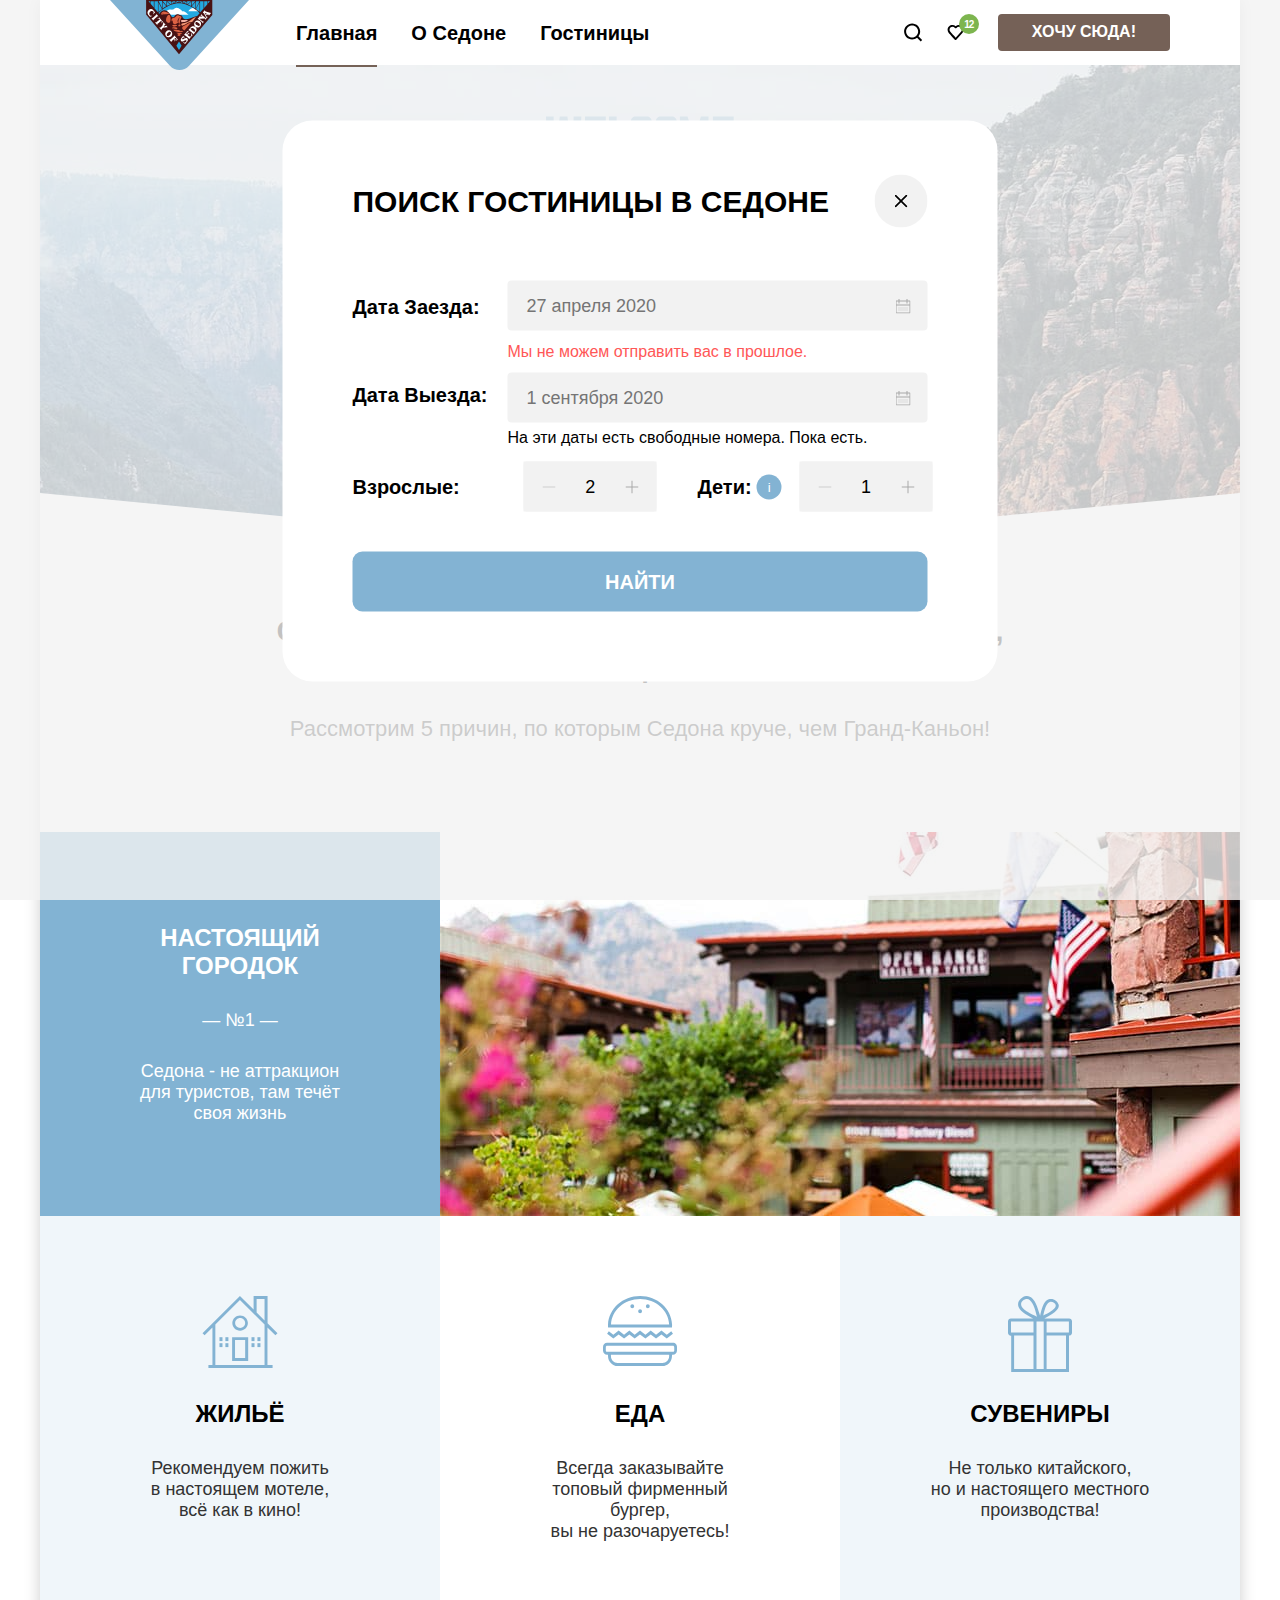
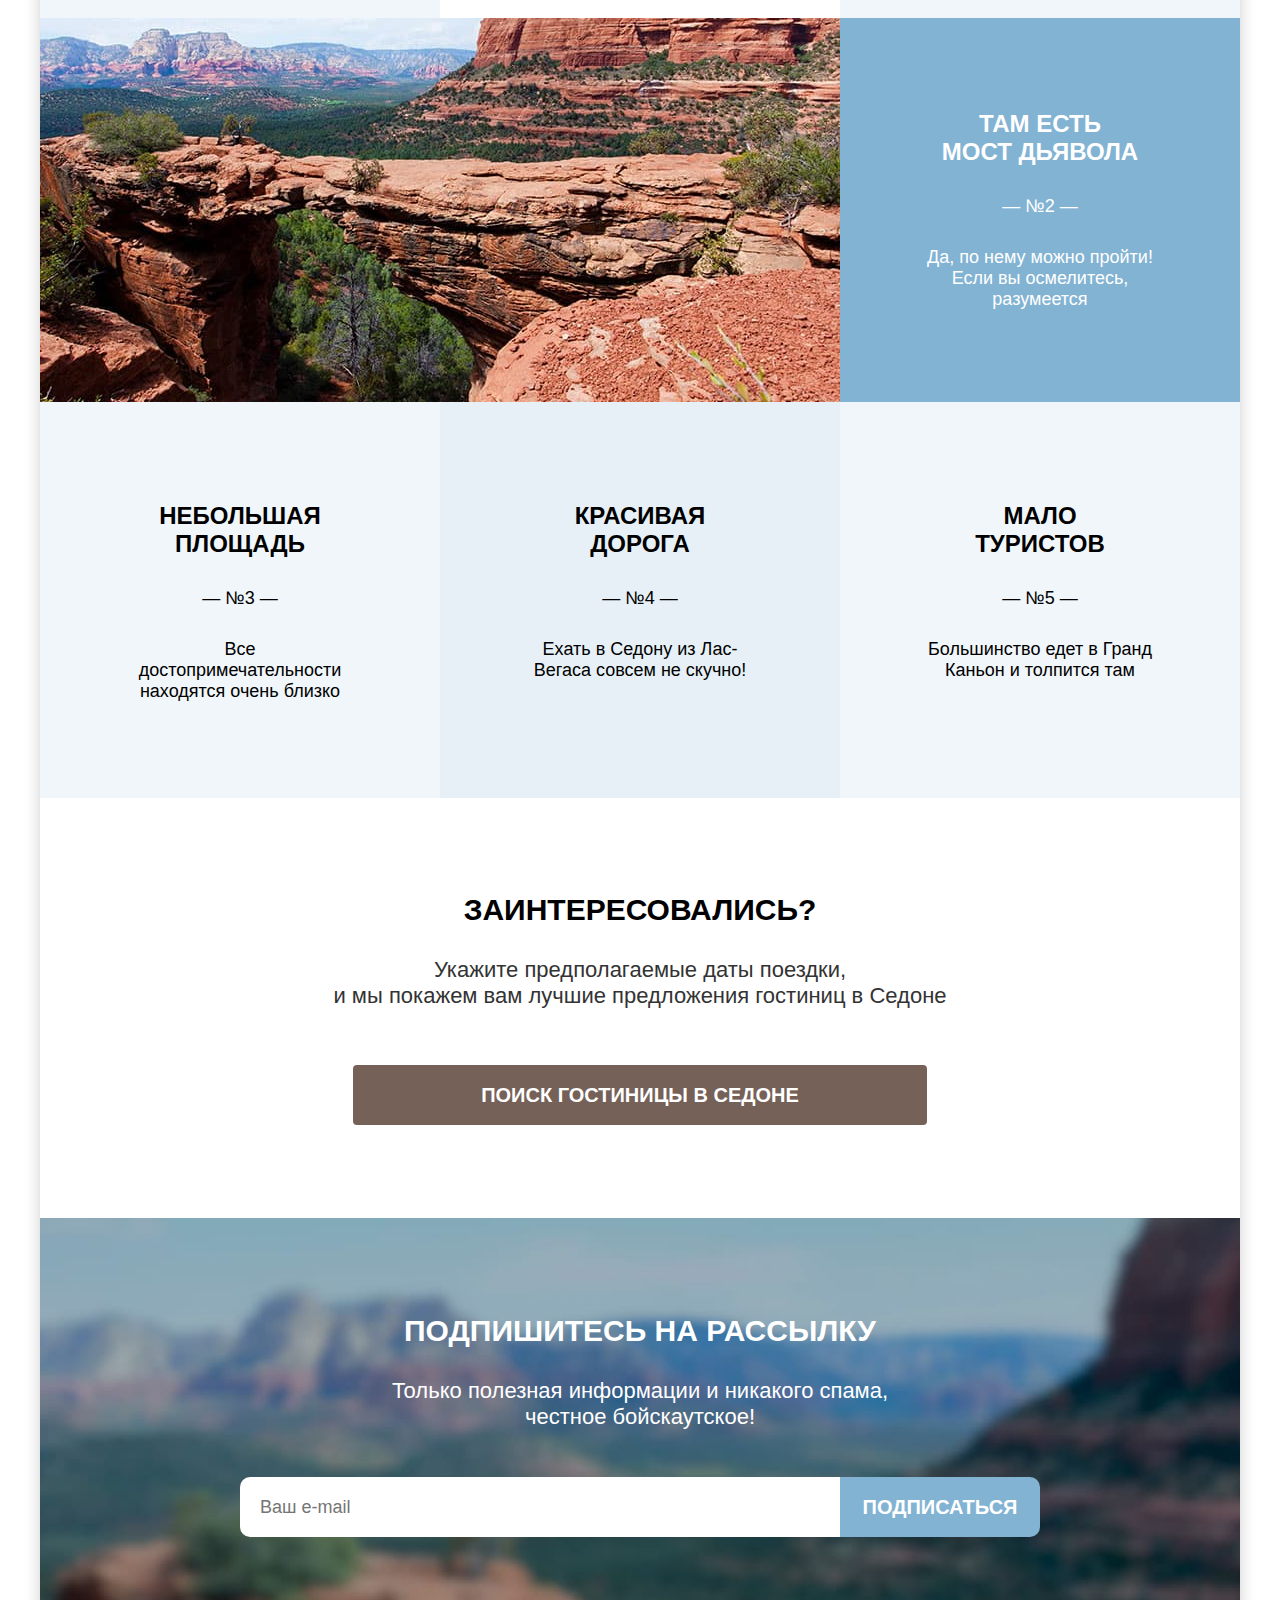
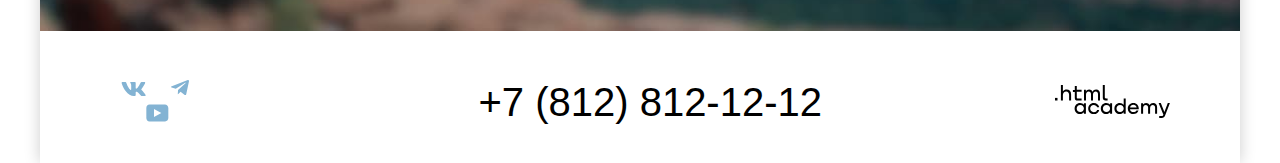
==== commit 91b3b6a3: "Завершение верстки всех компонентов" ====
--- a/index.html
+++ b/index.html
@@ -193,9 +193,9 @@
 
 <!--Для подключения модального окна нужно добавить класс .window-visible -->
 
-<div class="overlay"></div>
-
-<div class="modal modal-info">
+<div class="overlay window-visible"></div>
+
+<div class="modal modal-info window-visible">
   <button type="button" class="modal-close-button">
     <span class="visually-hidden">Закрыть.</span>
   </button>
@@ -266,7 +266,7 @@
               <span class="visually-hidden">Меньше детей.</span>
             </button>
 
-            <input class="people-input" id="children" type="text" name="name" value="2">
+            <input class="people-input" id="children" type="text" name="name" value="1">
 
             <button class="plus-btn" type="button" name="button">
               <svg width="13" height="13" viewBox="0 0 13 13" xmlns="http://www.w3.org/2000/svg">
--- a/styles/styles.css
+++ b/styles/styles.css
@@ -619,6 +619,7 @@
   transform: translate(-50%, -50%);
   border-radius: 30px;
   display: none;
+  padding-top: 71px;
 }
 
 .window-visible {
@@ -627,7 +628,7 @@
 
 .modal-info {
   width: 715px;
-  margin-top: -50px;
+  margin-top: -49px;
 }
 
 .modal-close-button {
@@ -666,11 +667,12 @@
 }
 
 .field-group +.field-group {
-  margin-top: 15px;
+  margin-top: 13px;
 }
 
 .input-wrapper {
   position: relative;
+  margin-top: -2px;
 }
 
 .first-date,
@@ -682,7 +684,7 @@
 }
 
 .last-date {
-  margin-bottom: 28px;
+  margin-bottom: 35px;
 }
 
 .calendar {
